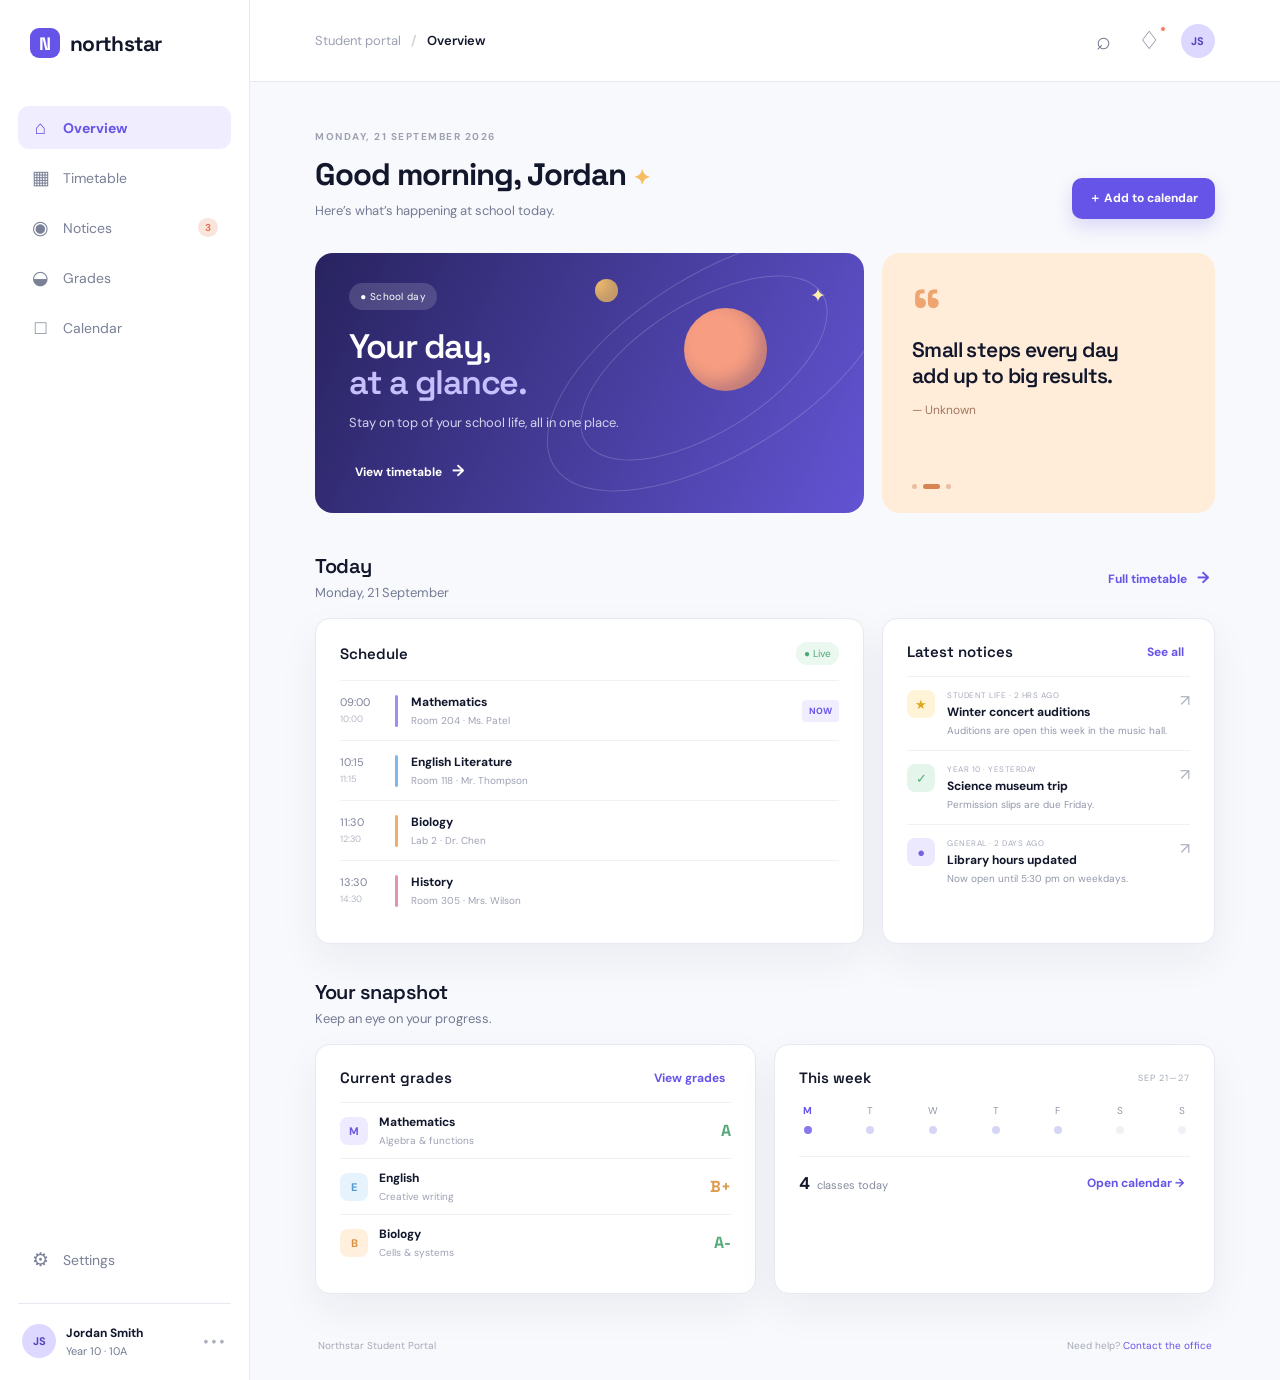
==== index.html @ 32ed57ea "Build Northstar student portal without attendance or homework sections." ====
<!doctype html>
<html lang="en">
<head>
  <meta charset="UTF-8" />
  <meta name="viewport" content="width=device-width, initial-scale=1.0" />
  <meta name="theme-color" content="#0b1020" />
  <title>Northstar | Student Portal</title>
  <link rel="preconnect" href="https://fonts.googleapis.com" />
  <link rel="preconnect" href="https://fonts.gstatic.com" crossorigin />
  <link href="https://fonts.googleapis.com/css2?family=DM+Sans:wght@400;500;600;700&family=Space+Grotesk:wght@500;600;700&display=swap" rel="stylesheet" />
  <link rel="stylesheet" href="styles.css" />
</head>
<body>
  <div class="app-shell">
    <aside class="sidebar" id="sidebar">
      <div class="brand"><span class="brand-mark">N</span><span>northstar</span></div>
      <nav class="nav" aria-label="Main navigation">
        <button class="nav-item active" data-section="Overview"><span class="icon">⌂</span>Overview</button>
        <button class="nav-item" data-section="Timetable"><span class="icon">▦</span>Timetable</button>
        <button class="nav-item" data-section="Notices"><span class="icon">◉</span>Notices <b class="nav-count">3</b></button>
        <button class="nav-item" data-section="Grades"><span class="icon">◒</span>Grades</button>
        <button class="nav-item" data-section="Calendar"><span class="icon">□</span>Calendar</button>
      </nav>
      <div class="sidebar-bottom">
        <button class="nav-item"><span class="icon">⚙</span>Settings</button>
        <div class="profile-mini"><div class="avatar avatar-purple">JS</div><div><strong>Jordan Smith</strong><small>Year 10 · 10A</small></div><span class="more">•••</span></div>
      </div>
    </aside>

    <main class="main-content">
      <header class="topbar">
        <button class="menu-button" id="menuButton" aria-label="Open menu">☰</button>
        <div class="breadcrumb"><span>Student portal</span><b>/</b><strong id="pageTitle">Overview</strong></div>
        <div class="top-actions"><button class="icon-button" title="Search">⌕</button><button class="icon-button notification" title="Notifications">♢<i></i></button><div class="avatar avatar-purple">JS</div></div>
      </header>

      <div class="content" id="content">
        <section class="welcome-row">
          <div><p class="eyebrow">MONDAY, 21 SEPTEMBER 2026</p><h1>Good morning, Jordan <span>✦</span></h1><p class="muted">Here’s what’s happening at school today.</p></div>
          <button class="primary-button" id="calendarButton">＋ Add to calendar</button>
        </section>

        <section class="hero-grid">
          <article class="hero-card">
            <div class="hero-copy"><span class="status-pill">● School day</span><h2>Your day,<br /><em>at a glance.</em></h2><p>Stay on top of your school life, all in one place.</p><button class="text-button" data-section="Timetable">View timetable <span>→</span></button></div>
            <div class="hero-orbit"><div class="orbit orbit-one"></div><div class="orbit orbit-two"></div><div class="planet planet-one"></div><div class="planet planet-two"></div><div class="spark">✦</div></div>
          </article>
          <article class="quote-card"><div class="quote-icon">“</div><blockquote>Small steps every day<br />add up to big results.</blockquote><p>— Unknown</p><div class="dots"><i></i><i class="selected"></i><i></i></div></article>
        </section>

        <section class="section-heading"><div><h2>Today</h2><p class="muted">Monday, 21 September</p></div><button class="link-button" data-section="Timetable">Full timetable <span>→</span></button></section>
        <section class="today-grid">
          <article class="panel schedule-panel"><div class="panel-top"><h3>Schedule</h3><span class="live-dot">● Live</span></div><div class="class current"><div class="time">09:00<br /><small>10:00</small></div><div class="class-line purple"></div><div class="class-info"><strong>Mathematics</strong><span>Room 204 · Ms. Patel</span></div><span class="class-badge">NOW</span></div><div class="class"><div class="time">10:15<br /><small>11:15</small></div><div class="class-line blue"></div><div class="class-info"><strong>English Literature</strong><span>Room 118 · Mr. Thompson</span></div></div><div class="class"><div class="time">11:30<br /><small>12:30</small></div><div class="class-line orange"></div><div class="class-info"><strong>Biology</strong><span>Lab 2 · Dr. Chen</span></div></div><div class="class"><div class="time">13:30<br /><small>14:30</small></div><div class="class-line pink"></div><div class="class-info"><strong>History</strong><span>Room 305 · Mrs. Wilson</span></div></div></article>
          <article class="panel notice-panel"><div class="panel-top"><h3>Latest notices</h3><button class="small-link" data-section="Notices">See all</button></div><div class="notice featured"><div class="notice-symbol yellow">★</div><div><span class="notice-label">STUDENT LIFE · 2 HRS AGO</span><strong>Winter concert auditions</strong><p>Auditions are open this week in the music hall.</p></div><span class="arrow">↗</span></div><div class="notice"><div class="notice-symbol green">✓</div><div><span class="notice-label">YEAR 10 · YESTERDAY</span><strong>Science museum trip</strong><p>Permission slips are due Friday.</p></div><span class="arrow">↗</span></div><div class="notice"><div class="notice-symbol purple">●</div><div><span class="notice-label">GENERAL · 2 DAYS AGO</span><strong>Library hours updated</strong><p>Now open until 5:30 pm on weekdays.</p></div><span class="arrow">↗</span></div></article>
        </section>

        <section class="section-heading lower-heading"><div><h2>Your snapshot</h2><p class="muted">Keep an eye on your progress.</p></div></section>
        <section class="snapshot-grid"><article class="panel progress-card"><div class="panel-top"><h3>Current grades</h3><button class="small-link" data-section="Grades">View grades</button></div><div class="grade-row"><div class="subject-icon purple-bg">M</div><div class="grade-detail"><strong>Mathematics</strong><span>Algebra &amp; functions</span></div><b class="grade excellent">A</b></div><div class="grade-row"><div class="subject-icon blue-bg">E</div><div class="grade-detail"><strong>English</strong><span>Creative writing</span></div><b class="grade good">B+</b></div><div class="grade-row"><div class="subject-icon orange-bg">B</div><div class="grade-detail"><strong>Biology</strong><span>Cells &amp; systems</span></div><b class="grade excellent">A-</b></div></article><article class="panel week-card"><div class="panel-top"><h3>This week</h3><span class="week-label">SEP 21—27</span></div><div class="week-days"><div><span>M</span><i class="today-dot"></i></div><div><span>T</span><i></i></div><div><span>W</span><i></i></div><div><span>T</span><i></i></div><div><span>F</span><i></i></div><div><span>S</span><i class="empty"></i></div><div><span>S</span><i class="empty"></i></div></div><div class="week-footer"><span><b>4</b> classes today</span><button class="small-link" data-section="Calendar">Open calendar →</button></div></article></section>
        <footer><span>Northstar Student Portal</span><span>Need help? <a href="mailto:office@northstar.school">Contact the office</a></span></footer>
      </div>
    </main>
  </div>
  <div class="toast" id="toast">Calendar action ready ✦</div>
  <script src="app.js"></script>
</body>
</html>
---- styles.css ----
:root{--ink:#12172b;--muted:#747b94;--line:#e7e9f1;--purple:#6654e8;--purple-dark:#5140ce;--soft-purple:#f0edff;--bg:#f8f9fc;--card:#fff;--shadow:0 16px 40px rgba(38,40,77,.06)}*{box-sizing:border-box}body{margin:0;color:var(--ink);background:var(--bg);font-family:'DM Sans',sans-serif}button{font:inherit;border:0;cursor:pointer;color:inherit}.app-shell{display:flex;min-height:100vh}.sidebar{width:250px;background:#fff;border-right:1px solid var(--line);padding:28px 18px 22px;display:flex;flex-direction:column;flex-shrink:0}.brand{display:flex;align-items:center;gap:10px;font-family:'Space Grotesk';font-weight:700;font-size:21px;letter-spacing:-.7px;padding:0 12px 48px}.brand-mark{display:grid;place-items:center;width:30px;height:30px;background:var(--purple);color:#fff;border-radius:9px;font-size:18px}.nav{display:grid;gap:7px}.nav-item{display:flex;align-items:center;gap:13px;background:transparent;color:#7a8096;padding:12px 13px;border-radius:11px;text-align:left;font-size:14px;width:100%;transition:.2s}.nav-item:hover{background:#f7f6ff;color:var(--purple)}.nav-item.active{background:var(--soft-purple);color:var(--purple);font-weight:700}.icon{font-size:19px;width:19px;text-align:center;line-height:1}.nav-count{margin-left:auto;background:#fae5dd;color:#e5724e;border-radius:20px;padding:3px 7px;font-size:10px}.sidebar-bottom{margin-top:auto}.sidebar-bottom>.nav-item{margin-bottom:22px}.profile-mini{display:flex;align-items:center;gap:10px;border-top:1px solid var(--line);padding:20px 4px 0}.profile-mini strong{display:block;font-size:12px}.profile-mini small{display:block;color:var(--muted);font-size:11px;margin-top:3px}.avatar{display:grid;place-items:center;border-radius:50%;font-size:11px;font-weight:700}.avatar-purple{width:34px;height:34px;background:#dcd8ff;color:#5141bc}.more{margin-left:auto;color:#aeb2c0;letter-spacing:2px}.main-content{flex:1;min-width:0}.topbar{height:82px;border-bottom:1px solid var(--line);background:#fff;display:flex;align-items:center;justify-content:space-between;padding:0 5.1vw}.breadcrumb{font-size:13px;color:#9da2b3}.breadcrumb b{padding:0 10px;color:#d2d4dc}.breadcrumb strong{color:var(--ink);font-weight:600}.top-actions{display:flex;gap:15px;align-items:center}.icon-button{font-size:25px;background:transparent;color:#767c91;position:relative}.notification i{position:absolute;width:6px;height:6px;background:#f17c61;border-radius:50%;right:0;top:3px;border:1px solid white}.content{max-width:1230px;margin:auto;padding:48px 5.1vw 28px}.welcome-row{display:flex;justify-content:space-between;align-items:flex-end;margin-bottom:34px}.eyebrow{font-size:10px;color:#9da2b3;letter-spacing:1.5px;font-weight:700;margin:0 0 11px}.welcome-row h1{font-family:'Space Grotesk';font-size:31px;letter-spacing:-1px;margin:0}.welcome-row h1 span{color:#f6be63;font-size:21px}.muted{color:var(--muted);font-size:13px;margin:8px 0 0}.primary-button{background:var(--purple);color:#fff;border-radius:10px;padding:12px 17px;font-size:12px;font-weight:700;box-shadow:0 8px 18px rgba(102,84,232,.2)}.primary-button:hover{background:var(--purple-dark);transform:translateY(-1px)}.hero-grid,.today-grid,.snapshot-grid{display:grid;grid-template-columns:1.65fr 1fr;gap:18px}.hero-card{height:260px;overflow:hidden;position:relative;border-radius:18px;padding:31px 34px;background:linear-gradient(115deg,#28235f,#6254d3);color:#fff}.status-pill{font-size:10px;background:rgba(255,255,255,.15);border-radius:20px;padding:7px 11px;letter-spacing:.3px}.status-pill:first-letter{color:#84e4a1}.hero-copy{position:relative;z-index:2}.hero-card h2{font:600 34px/1.06 'Space Grotesk';letter-spacing:-1.5px;margin:24px 0 11px}.hero-card h2 em{font-style:normal;color:#c6c0ff}.hero-card p{font-size:13px;color:#d4d2ed}.text-button,.link-button,.small-link{background:transparent;color:var(--purple);font-size:12px;font-weight:700}.hero-card .text-button{color:#fff;margin-top:15px}.text-button span,.link-button span{padding-left:7px;font-size:16px}.hero-orbit{position:absolute;width:370px;height:370px;right:-35px;top:-60px}.orbit{position:absolute;border:1px solid rgba(255,255,255,.18);border-radius:50%;transform:rotate(-32deg)}.orbit-one{width:280px;height:130px;top:110px;left:35px}.orbit-two{width:390px;height:180px;top:80px;left:-5px}.planet{position:absolute;border-radius:50%;box-shadow:inset -9px -8px 15px rgba(30,22,96,.25)}.planet-one{width:83px;height:83px;background:#f69d82;left:155px;top:115px}.planet-two{width:23px;height:23px;background:#f7c26d;left:66px;top:86px}.spark{position:absolute;color:#fff0ab;font-size:19px;right:73px;top:90px}.quote-card{background:#ffecd9;border-radius:18px;padding:29px 30px;position:relative}.quote-icon{font:700 58px/1 'Space Grotesk';color:#eea56f;height:37px}.quote-card blockquote{font:600 21px/1.25 'Space Grotesk';letter-spacing:-.6px;margin:18px 0 10px}.quote-card p{color:#a27761;font-size:12px}.dots{position:absolute;bottom:24px;display:flex;gap:6px}.dots i{width:5px;height:5px;border-radius:50%;background:#e9bfa0}.dots .selected{width:17px;border-radius:4px;background:#d78452}.section-heading{display:flex;align-items:center;justify-content:space-between;margin:40px 0 17px}.section-heading h2{font:600 20px 'Space Grotesk';margin:0;letter-spacing:-.5px}.section-heading .muted{margin-top:5px}.link-button{font-size:12px}.panel{background:var(--card);border:1px solid var(--line);border-radius:15px;padding:23px 24px;box-shadow:var(--shadow)}.panel-top{display:flex;justify-content:space-between;align-items:center;margin-bottom:15px}.panel h3{font:600 15px 'Space Grotesk';margin:0}.live-dot{color:#4aa976;font-size:10px;background:#eaf8ef;padding:5px 8px;border-radius:15px}.class{display:flex;align-items:center;min-height:60px;border-top:1px solid #f0f1f5;gap:13px}.class:first-of-type{border-top:0}.time{color:#7e8499;font-size:11px;line-height:1.5;width:42px}.time small{color:#b4b8c5}.class-line{width:3px;height:32px;border-radius:5px}.class-line.purple{background:#9b8ef5}.class-line.blue{background:#80b7ed}.class-line.orange{background:#f0ad6b}.class-line.pink{background:#e790af}.class-info{display:grid;gap:4px;flex:1}.class-info strong{font-size:12px}.class-info span{font-size:10px;color:#9da2b3}.class-badge{font-size:9px;color:var(--purple);background:var(--soft-purple);padding:5px 7px;border-radius:4px;font-weight:700}.notice{display:flex;gap:12px;align-items:flex-start;padding:13px 0;border-top:1px solid #f0f1f5}.notice:first-of-type{border-top:0;padding-top:0}.notice-symbol{width:28px;height:28px;display:grid;place-items:center;border-radius:8px;font-size:13px;flex-shrink:0}.yellow{background:#fff4d8;color:#e0a621}.green{background:#e4f6eb;color:#52af76}.purple{background:#ece9ff;color:#7564e0}.notice>div:nth-child(2){flex:1}.notice-label{font-size:8px;letter-spacing:.5px;color:#a6aabb;display:block;margin-bottom:4px}.notice strong{display:block;font-size:12px}.notice p{font-size:10px;color:#9298aa;margin:4px 0 0}.arrow{color:#adb1bf;font-size:16px}.lower-heading{margin-top:35px}.snapshot-grid{grid-template-columns:1fr 1fr}.grade-row{display:flex;align-items:center;gap:11px;padding:11px 0;border-top:1px solid #f0f1f5}.grade-row:first-of-type{border-top:0}.subject-icon{width:28px;height:28px;border-radius:8px;display:grid;place-items:center;font-size:11px;font-weight:700}.purple-bg{background:#eeeaff;color:#6957dc}.blue-bg{background:#e6f2fc;color:#5599d3}.orange-bg{background:#fff0de;color:#d99042}.grade-detail{display:grid;gap:4px;flex:1}.grade-detail strong{font-size:12px}.grade-detail span{font-size:10px;color:#9da2b3}.grade{font:700 16px 'Space Grotesk'}.excellent{color:#55a878}.good{color:#df9b4d}.week-label{font-size:9px;color:#a3a8b8;letter-spacing:1px}.week-days{display:flex;justify-content:space-between;margin:17px 4px 22px}.week-days div{display:grid;gap:9px;justify-items:center;font-size:10px;color:#9298aa}.week-days div:first-child span{color:var(--purple);font-weight:700}.week-days i{display:block;width:8px;height:8px;border-radius:50%;background:#8878ed}.week-days i:not(.today-dot){background:#d7d5f6}.week-days i.empty{background:#f0f1f5}.week-footer{border-top:1px solid #f0f1f5;padding-top:15px;display:flex;justify-content:space-between;align-items:center;font-size:11px;color:#858b9d}.week-footer b{color:var(--ink);font-size:17px;margin-right:4px}footer{display:flex;justify-content:space-between;color:#a5a9b7;font-size:10px;margin-top:45px;padding:0 3px}footer a{color:var(--purple);text-decoration:none}.menu-button{display:none;background:transparent;font-size:22px}.toast{position:fixed;bottom:25px;left:50%;transform:translate(-50%,20px);background:#17152f;color:#fff;padding:12px 17px;border-radius:9px;font-size:12px;opacity:0;transition:.25s;pointer-events:none}.toast.show{opacity:1;transform:translate(-50%,0)}@media(max-width:850px){.sidebar{position:fixed;z-index:5;left:-260px;height:100%;transition:.25s;box-shadow:10px 0 30px #2222}.sidebar.open{left:0}.menu-button{display:block}.topbar{padding:0 22px}.breadcrumb{margin-right:auto;margin-left:14px}.content{padding:35px 22px}.hero-grid,.today-grid,.snapshot-grid{grid-template-columns:1fr}.welcome-row{align-items:flex-start;gap:20px;flex-direction:column}.hero-card{height:275px}.hero-orbit{right:-80px}.section-heading{margin-top:30px}footer{margin-bottom:20px}}@media(max-width:480px){.welcome-row h1{font-size:26px}.top-actions .icon-button{display:none}.hero-card{padding:26px}.hero-card h2{font-size:30px}.quote-card{min-height:195px}.class-info span{font-size:9px}}
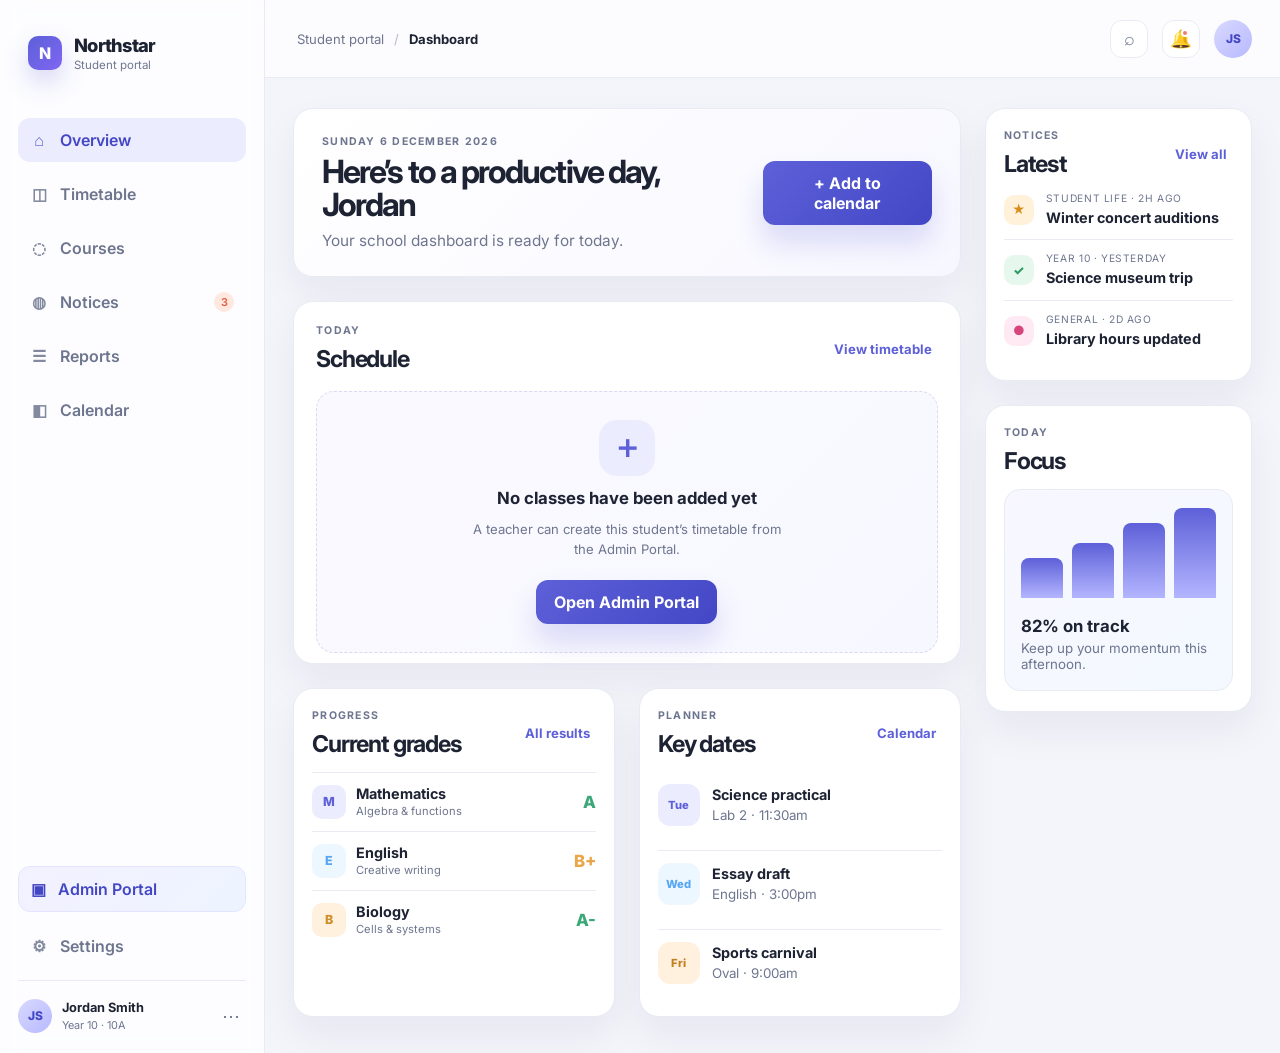
==== commit 7432bd85: "Ensure the live app uses the newer BetterSEQTA-style dashboard and admin portal implementation." ====
--- a/index.html
+++ b/index.html
@@ -1,66 +1,280 @@
 <!doctype html>
 <html lang="en">
-<head>
-  <meta charset="UTF-8" />
-  <meta name="viewport" content="width=device-width, initial-scale=1.0" />
-  <meta name="theme-color" content="#0b1020" />
-  <title>Northstar | Student Portal</title>
-  <link rel="preconnect" href="https://fonts.googleapis.com" />
-  <link rel="preconnect" href="https://fonts.gstatic.com" crossorigin />
-  <link href="https://fonts.googleapis.com/css2?family=DM+Sans:wght@400;500;600;700&family=Space+Grotesk:wght@500;600;700&display=swap" rel="stylesheet" />
-  <link rel="stylesheet" href="styles.css" />
-</head>
-<body>
-  <div class="app-shell">
-    <aside class="sidebar" id="sidebar">
-      <div class="brand"><span class="brand-mark">N</span><span>northstar</span></div>
-      <nav class="nav" aria-label="Main navigation">
-        <button class="nav-item active" data-section="Overview"><span class="icon">⌂</span>Overview</button>
-        <button class="nav-item" data-section="Timetable"><span class="icon">▦</span>Timetable</button>
-        <button class="nav-item" data-section="Notices"><span class="icon">◉</span>Notices <b class="nav-count">3</b></button>
-        <button class="nav-item" data-section="Grades"><span class="icon">◒</span>Grades</button>
-        <button class="nav-item" data-section="Calendar"><span class="icon">□</span>Calendar</button>
-      </nav>
-      <div class="sidebar-bottom">
-        <button class="nav-item"><span class="icon">⚙</span>Settings</button>
-        <div class="profile-mini"><div class="avatar avatar-purple">JS</div><div><strong>Jordan Smith</strong><small>Year 10 · 10A</small></div><span class="more">•••</span></div>
-      </div>
-    </aside>
-
-    <main class="main-content">
-      <header class="topbar">
-        <button class="menu-button" id="menuButton" aria-label="Open menu">☰</button>
-        <div class="breadcrumb"><span>Student portal</span><b>/</b><strong id="pageTitle">Overview</strong></div>
-        <div class="top-actions"><button class="icon-button" title="Search">⌕</button><button class="icon-button notification" title="Notifications">♢<i></i></button><div class="avatar avatar-purple">JS</div></div>
-      </header>
-
-      <div class="content" id="content">
-        <section class="welcome-row">
-          <div><p class="eyebrow">MONDAY, 21 SEPTEMBER 2026</p><h1>Good morning, Jordan <span>✦</span></h1><p class="muted">Here’s what’s happening at school today.</p></div>
-          <button class="primary-button" id="calendarButton">＋ Add to calendar</button>
-        </section>
-
-        <section class="hero-grid">
-          <article class="hero-card">
-            <div class="hero-copy"><span class="status-pill">● School day</span><h2>Your day,<br /><em>at a glance.</em></h2><p>Stay on top of your school life, all in one place.</p><button class="text-button" data-section="Timetable">View timetable <span>→</span></button></div>
-            <div class="hero-orbit"><div class="orbit orbit-one"></div><div class="orbit orbit-two"></div><div class="planet planet-one"></div><div class="planet planet-two"></div><div class="spark">✦</div></div>
-          </article>
-          <article class="quote-card"><div class="quote-icon">“</div><blockquote>Small steps every day<br />add up to big results.</blockquote><p>— Unknown</p><div class="dots"><i></i><i class="selected"></i><i></i></div></article>
-        </section>
-
-        <section class="section-heading"><div><h2>Today</h2><p class="muted">Monday, 21 September</p></div><button class="link-button" data-section="Timetable">Full timetable <span>→</span></button></section>
-        <section class="today-grid">
-          <article class="panel schedule-panel"><div class="panel-top"><h3>Schedule</h3><span class="live-dot">● Live</span></div><div class="class current"><div class="time">09:00<br /><small>10:00</small></div><div class="class-line purple"></div><div class="class-info"><strong>Mathematics</strong><span>Room 204 · Ms. Patel</span></div><span class="class-badge">NOW</span></div><div class="class"><div class="time">10:15<br /><small>11:15</small></div><div class="class-line blue"></div><div class="class-info"><strong>English Literature</strong><span>Room 118 · Mr. Thompson</span></div></div><div class="class"><div class="time">11:30<br /><small>12:30</small></div><div class="class-line orange"></div><div class="class-info"><strong>Biology</strong><span>Lab 2 · Dr. Chen</span></div></div><div class="class"><div class="time">13:30<br /><small>14:30</small></div><div class="class-line pink"></div><div class="class-info"><strong>History</strong><span>Room 305 · Mrs. Wilson</span></div></div></article>
-          <article class="panel notice-panel"><div class="panel-top"><h3>Latest notices</h3><button class="small-link" data-section="Notices">See all</button></div><div class="notice featured"><div class="notice-symbol yellow">★</div><div><span class="notice-label">STUDENT LIFE · 2 HRS AGO</span><strong>Winter concert auditions</strong><p>Auditions are open this week in the music hall.</p></div><span class="arrow">↗</span></div><div class="notice"><div class="notice-symbol green">✓</div><div><span class="notice-label">YEAR 10 · YESTERDAY</span><strong>Science museum trip</strong><p>Permission slips are due Friday.</p></div><span class="arrow">↗</span></div><div class="notice"><div class="notice-symbol purple">●</div><div><span class="notice-label">GENERAL · 2 DAYS AGO</span><strong>Library hours updated</strong><p>Now open until 5:30 pm on weekdays.</p></div><span class="arrow">↗</span></div></article>
-        </section>
-
-        <section class="section-heading lower-heading"><div><h2>Your snapshot</h2><p class="muted">Keep an eye on your progress.</p></div></section>
-        <section class="snapshot-grid"><article class="panel progress-card"><div class="panel-top"><h3>Current grades</h3><button class="small-link" data-section="Grades">View grades</button></div><div class="grade-row"><div class="subject-icon purple-bg">M</div><div class="grade-detail"><strong>Mathematics</strong><span>Algebra &amp; functions</span></div><b class="grade excellent">A</b></div><div class="grade-row"><div class="subject-icon blue-bg">E</div><div class="grade-detail"><strong>English</strong><span>Creative writing</span></div><b class="grade good">B+</b></div><div class="grade-row"><div class="subject-icon orange-bg">B</div><div class="grade-detail"><strong>Biology</strong><span>Cells &amp; systems</span></div><b class="grade excellent">A-</b></div></article><article class="panel week-card"><div class="panel-top"><h3>This week</h3><span class="week-label">SEP 21—27</span></div><div class="week-days"><div><span>M</span><i class="today-dot"></i></div><div><span>T</span><i></i></div><div><span>W</span><i></i></div><div><span>T</span><i></i></div><div><span>F</span><i></i></div><div><span>S</span><i class="empty"></i></div><div><span>S</span><i class="empty"></i></div></div><div class="week-footer"><span><b>4</b> classes today</span><button class="small-link" data-section="Calendar">Open calendar →</button></div></article></section>
-        <footer><span>Northstar Student Portal</span><span>Need help? <a href="mailto:office@northstar.school">Contact the office</a></span></footer>
-      </div>
-    </main>
-  </div>
-  <div class="toast" id="toast">Calendar action ready ✦</div>
-  <script src="app.js"></script>
-</body>
+  <head>
+    <meta charset="UTF-8" />
+    <meta name="viewport" content="width=device-width, initial-scale=1.0" />
+    <meta name="theme-color" content="#f4f5fb" />
+    <title>Northstar Student Portal</title>
+    <link rel="preconnect" href="https://fonts.googleapis.com" />
+    <link rel="preconnect" href="https://fonts.gstatic.com" crossorigin />
+    <link href="https://fonts.googleapis.com/css2?family=Inter:wght@400;500;600;700;800&display=swap" rel="stylesheet" />
+    <link rel="stylesheet" href="styles.css" />
+  </head>
+  <body>
+    <div class="portal-shell">
+      <aside class="sidebar">
+        <div class="app-brand">
+          <div class="brand-mark">N</div>
+          <div>
+            <div class="brand-name">Northstar</div>
+            <div class="brand-sub">Student portal</div>
+          </div>
+        </div>
+
+        <nav class="main-nav" aria-label="Main navigation">
+          <button class="nav-item active"><span class="nav-icon">⌂</span><span>Overview</span></button>
+          <button class="nav-item"><span class="nav-icon">◫</span><span>Timetable</span></button>
+          <button class="nav-item"><span class="nav-icon">◌</span><span>Courses</span></button>
+          <button class="nav-item"><span class="nav-icon">◍</span><span>Notices</span><span class="nav-badge">3</span></button>
+          <button class="nav-item"><span class="nav-icon">☰</span><span>Reports</span></button>
+          <button class="nav-item"><span class="nav-icon">◧</span><span>Calendar</span></button>
+        </nav>
+
+        <div class="sidebar-footer">
+          <button class="nav-item compact"><span class="nav-icon">⚙</span><span>Settings</span></button>
+          <div class="user-panel">
+            <div class="user-avatar">JS</div>
+            <div>
+              <strong>Jordan Smith</strong>
+              <small>Year 10 · 10A</small>
+            </div>
+            <button class="more-button" aria-label="More options">⋯</button>
+          </div>
+        </div>
+      </aside>
+
+      <main class="main-area">
+        <header class="topbar">
+          <div class="topbar-left">
+            <button class="mobile-menu" aria-label="Open menu">☰</button>
+            <div class="crumbs">
+              <span>Student portal</span>
+              <span class="divider">/</span>
+              <strong>Dashboard</strong>
+            </div>
+          </div>
+
+          <div class="topbar-right">
+            <button class="icon-button" aria-label="Search">⌕</button>
+            <button class="icon-button notification-button" aria-label="Notifications">
+              🔔
+              <span class="dot"></span>
+            </button>
+            <div class="mini-user">
+              <div class="mini-avatar">JS</div>
+            </div>
+          </div>
+        </header>
+
+        <div class="content-grid">
+          <div class="content-main">
+            <section class="welcome-card panel">
+              <div class="welcome-copy">
+                <p class="eyebrow" id="dateLabel">Monday, 21 September 2026</p>
+                <h1 id="greeting">Good morning, Jordan</h1>
+                <p class="subtitle">Your school dashboard is ready for today.</p>
+              </div>
+              <button class="primary-button">+ Add to calendar</button>
+            </section>
+
+            <section class="today-panel panel">
+              <div class="section-header">
+                <div>
+                  <p class="section-kicker">Today</p>
+                  <h2>Schedule</h2>
+                </div>
+                <button class="text-link">View timetable</button>
+              </div>
+
+              <div class="class-list">
+                <div class="lesson active">
+                  <div class="lesson-time">
+                    <span>9:00</span>
+                    <small>10:00</small>
+                  </div>
+                  <div class="lesson-bar purple"></div>
+                  <div class="lesson-details">
+                    <strong>Mathematics</strong>
+                    <span>Room 204 · Ms. Patel</span>
+                  </div>
+                  <div class="pill current">Now</div>
+                </div>
+
+                <div class="lesson">
+                  <div class="lesson-time">
+                    <span>10:15</span>
+                    <small>11:15</small>
+                  </div>
+                  <div class="lesson-bar blue"></div>
+                  <div class="lesson-details">
+                    <strong>English</strong>
+                    <span>Room 118 · Mr. Thompson</span>
+                  </div>
+                </div>
+
+                <div class="lesson">
+                  <div class="lesson-time">
+                    <span>11:30</span>
+                    <small>12:30</small>
+                  </div>
+                  <div class="lesson-bar orange"></div>
+                  <div class="lesson-details">
+                    <strong>Biology</strong>
+                    <span>Lab 2 · Dr. Chen</span>
+                  </div>
+                </div>
+
+                <div class="lesson">
+                  <div class="lesson-time">
+                    <span>13:30</span>
+                    <small>14:30</small>
+                  </div>
+                  <div class="lesson-bar pink"></div>
+                  <div class="lesson-details">
+                    <strong>History</strong>
+                    <span>Room 305 · Mrs. Wilson</span>
+                  </div>
+                </div>
+              </div>
+            </section>
+
+            <section class="insights-grid">
+              <article class="panel metric-card">
+                <div class="section-header compact">
+                  <div>
+                    <p class="section-kicker">Progress</p>
+                    <h2>Current grades</h2>
+                  </div>
+                  <button class="text-link">All results</button>
+                </div>
+
+                <div class="grade-row">
+                  <div class="grade-icon purple">M</div>
+                  <div class="grade-info">
+                    <strong>Mathematics</strong>
+                    <span>Algebra & functions</span>
+                  </div>
+                  <span class="grade-value green">A</span>
+                </div>
+
+                <div class="grade-row">
+                  <div class="grade-icon blue">E</div>
+                  <div class="grade-info">
+                    <strong>English</strong>
+                    <span>Creative writing</span>
+                  </div>
+                  <span class="grade-value amber">B+</span>
+                </div>
+
+                <div class="grade-row">
+                  <div class="grade-icon orange">B</div>
+                  <div class="grade-info">
+                    <strong>Biology</strong>
+                    <span>Cells & systems</span>
+                  </div>
+                  <span class="grade-value green">A-</span>
+                </div>
+              </article>
+
+              <article class="panel metric-card">
+                <div class="section-header compact">
+                  <div>
+                    <p class="section-kicker">Planner</p>
+                    <h2>Key dates</h2>
+                  </div>
+                  <button class="text-link">Calendar</button>
+                </div>
+
+                <div class="date-stack">
+                  <div class="date-item">
+                    <span class="date-tag purple">Tue</span>
+                    <div>
+                      <strong>Science practical</strong>
+                      <small>Lab 2 · 11:30am</small>
+                    </div>
+                  </div>
+
+                  <div class="date-item">
+                    <span class="date-tag blue">Wed</span>
+                    <div>
+                      <strong>Essay draft</strong>
+                      <small>English · 3:00pm</small>
+                    </div>
+                  </div>
+
+                  <div class="date-item">
+                    <span class="date-tag orange">Fri</span>
+                    <div>
+                      <strong>Sports carnival</strong>
+                      <small>Oval · 9:00am</small>
+                    </div>
+                  </div>
+                </div>
+              </article>
+            </section>
+          </div>
+
+          <aside class="content-side">
+            <section class="panel message-card">
+              <div class="section-header compact">
+                <div>
+                  <p class="section-kicker">Notices</p>
+                  <h2>Latest</h2>
+                </div>
+                <button class="text-link">View all</button>
+              </div>
+
+              <div class="notice-item featured">
+                <div class="notice-icon yellow">★</div>
+                <div>
+                  <small>Student life · 2h ago</small>
+                  <strong>Winter concert auditions</strong>
+                </div>
+              </div>
+
+              <div class="notice-item">
+                <div class="notice-icon green">✓</div>
+                <div>
+                  <small>Year 10 · Yesterday</small>
+                  <strong>Science museum trip</strong>
+                </div>
+              </div>
+
+              <div class="notice-item">
+                <div class="notice-icon pink">●</div>
+                <div>
+                  <small>General · 2d ago</small>
+                  <strong>Library hours updated</strong>
+                </div>
+              </div>
+            </section>
+
+            <section class="panel focus-card">
+              <div class="section-header compact">
+                <div>
+                  <p class="section-kicker">Today</p>
+                  <h2>Focus</h2>
+                </div>
+              </div>
+
+              <div class="focus-box">
+                <div class="focus-graph">
+                  <span class="bar a"></span>
+                  <span class="bar b"></span>
+                  <span class="bar c"></span>
+                  <span class="bar d"></span>
+                </div>
+                <div class="focus-copy">
+                  <strong>82% on track</strong>
+                  <small>Keep up your momentum this afternoon.</small>
+                </div>
+              </div>
+            </section>
+          </aside>
+        </div>
+      </main>
+    </div>
+
+    <script src="app.js"></script>
+  </body>
 </html>
--- a/styles.css
+++ b/styles.css
@@ -1 +1,890 @@
-:root{--ink:#12172b;--muted:#747b94;--line:#e7e9f1;--purple:#6654e8;--purple-dark:#5140ce;--soft-purple:#f0edff;--bg:#f8f9fc;--card:#fff;--shadow:0 16px 40px rgba(38,40,77,.06)}*{box-sizing:border-box}body{margin:0;color:var(--ink);background:var(--bg);font-family:'DM Sans',sans-serif}button{font:inherit;border:0;cursor:pointer;color:inherit}.app-shell{display:flex;min-height:100vh}.sidebar{width:250px;background:#fff;border-right:1px solid var(--line);padding:28px 18px 22px;display:flex;flex-direction:column;flex-shrink:0}.brand{display:flex;align-items:center;gap:10px;font-family:'Space Grotesk';font-weight:700;font-size:21px;letter-spacing:-.7px;padding:0 12px 48px}.brand-mark{display:grid;place-items:center;width:30px;height:30px;background:var(--purple);color:#fff;border-radius:9px;font-size:18px}.nav{display:grid;gap:7px}.nav-item{display:flex;align-items:center;gap:13px;background:transparent;color:#7a8096;padding:12px 13px;border-radius:11px;text-align:left;font-size:14px;width:100%;transition:.2s}.nav-item:hover{background:#f7f6ff;color:var(--purple)}.nav-item.active{background:var(--soft-purple);color:var(--purple);font-weight:700}.icon{font-size:19px;width:19px;text-align:center;line-height:1}.nav-count{margin-left:auto;background:#fae5dd;color:#e5724e;border-radius:20px;padding:3px 7px;font-size:10px}.sidebar-bottom{margin-top:auto}.sidebar-bottom>.nav-item{margin-bottom:22px}.profile-mini{display:flex;align-items:center;gap:10px;border-top:1px solid var(--line);padding:20px 4px 0}.profile-mini strong{display:block;font-size:12px}.profile-mini small{display:block;color:var(--muted);font-size:11px;margin-top:3px}.avatar{display:grid;place-items:center;border-radius:50%;font-size:11px;font-weight:700}.avatar-purple{width:34px;height:34px;background:#dcd8ff;color:#5141bc}.more{margin-left:auto;color:#aeb2c0;letter-spacing:2px}.main-content{flex:1;min-width:0}.topbar{height:82px;border-bottom:1px solid var(--line);background:#fff;display:flex;align-items:center;justify-content:space-between;padding:0 5.1vw}.breadcrumb{font-size:13px;color:#9da2b3}.breadcrumb b{padding:0 10px;color:#d2d4dc}.breadcrumb strong{color:var(--ink);font-weight:600}.top-actions{display:flex;gap:15px;align-items:center}.icon-button{font-size:25px;background:transparent;color:#767c91;position:relative}.notification i{position:absolute;width:6px;height:6px;background:#f17c61;border-radius:50%;right:0;top:3px;border:1px solid white}.content{max-width:1230px;margin:auto;padding:48px 5.1vw 28px}.welcome-row{display:flex;justify-content:space-between;align-items:flex-end;margin-bottom:34px}.eyebrow{font-size:10px;color:#9da2b3;letter-spacing:1.5px;font-weight:700;margin:0 0 11px}.welcome-row h1{font-family:'Space Grotesk';font-size:31px;letter-spacing:-1px;margin:0}.welcome-row h1 span{color:#f6be63;font-size:21px}.muted{color:var(--muted);font-size:13px;margin:8px 0 0}.primary-button{background:var(--purple);color:#fff;border-radius:10px;padding:12px 17px;font-size:12px;font-weight:700;box-shadow:0 8px 18px rgba(102,84,232,.2)}.primary-button:hover{background:var(--purple-dark);transform:translateY(-1px)}.hero-grid,.today-grid,.snapshot-grid{display:grid;grid-template-columns:1.65fr 1fr;gap:18px}.hero-card{height:260px;overflow:hidden;position:relative;border-radius:18px;padding:31px 34px;background:linear-gradient(115deg,#28235f,#6254d3);color:#fff}.status-pill{font-size:10px;background:rgba(255,255,255,.15);border-radius:20px;padding:7px 11px;letter-spacing:.3px}.status-pill:first-letter{color:#84e4a1}.hero-copy{position:relative;z-index:2}.hero-card h2{font:600 34px/1.06 'Space Grotesk';letter-spacing:-1.5px;margin:24px 0 11px}.hero-card h2 em{font-style:normal;color:#c6c0ff}.hero-card p{font-size:13px;color:#d4d2ed}.text-button,.link-button,.small-link{background:transparent;color:var(--purple);font-size:12px;font-weight:700}.hero-card .text-button{color:#fff;margin-top:15px}.text-button span,.link-button span{padding-left:7px;font-size:16px}.hero-orbit{position:absolute;width:370px;height:370px;right:-35px;top:-60px}.orbit{position:absolute;border:1px solid rgba(255,255,255,.18);border-radius:50%;transform:rotate(-32deg)}.orbit-one{width:280px;height:130px;top:110px;left:35px}.orbit-two{width:390px;height:180px;top:80px;left:-5px}.planet{position:absolute;border-radius:50%;box-shadow:inset -9px -8px 15px rgba(30,22,96,.25)}.planet-one{width:83px;height:83px;background:#f69d82;left:155px;top:115px}.planet-two{width:23px;height:23px;background:#f7c26d;left:66px;top:86px}.spark{position:absolute;color:#fff0ab;font-size:19px;right:73px;top:90px}.quote-card{background:#ffecd9;border-radius:18px;padding:29px 30px;position:relative}.quote-icon{font:700 58px/1 'Space Grotesk';color:#eea56f;height:37px}.quote-card blockquote{font:600 21px/1.25 'Space Grotesk';letter-spacing:-.6px;margin:18px 0 10px}.quote-card p{color:#a27761;font-size:12px}.dots{position:absolute;bottom:24px;display:flex;gap:6px}.dots i{width:5px;height:5px;border-radius:50%;background:#e9bfa0}.dots .selected{width:17px;border-radius:4px;background:#d78452}.section-heading{display:flex;align-items:center;justify-content:space-between;margin:40px 0 17px}.section-heading h2{font:600 20px 'Space Grotesk';margin:0;letter-spacing:-.5px}.section-heading .muted{margin-top:5px}.link-button{font-size:12px}.panel{background:var(--card);border:1px solid var(--line);border-radius:15px;padding:23px 24px;box-shadow:var(--shadow)}.panel-top{display:flex;justify-content:space-between;align-items:center;margin-bottom:15px}.panel h3{font:600 15px 'Space Grotesk';margin:0}.live-dot{color:#4aa976;font-size:10px;background:#eaf8ef;padding:5px 8px;border-radius:15px}.class{display:flex;align-items:center;min-height:60px;border-top:1px solid #f0f1f5;gap:13px}.class:first-of-type{border-top:0}.time{color:#7e8499;font-size:11px;line-height:1.5;width:42px}.time small{color:#b4b8c5}.class-line{width:3px;height:32px;border-radius:5px}.class-line.purple{background:#9b8ef5}.class-line.blue{background:#80b7ed}.class-line.orange{background:#f0ad6b}.class-line.pink{background:#e790af}.class-info{display:grid;gap:4px;flex:1}.class-info strong{font-size:12px}.class-info span{font-size:10px;color:#9da2b3}.class-badge{font-size:9px;color:var(--purple);background:var(--soft-purple);padding:5px 7px;border-radius:4px;font-weight:700}.notice{display:flex;gap:12px;align-items:flex-start;padding:13px 0;border-top:1px solid #f0f1f5}.notice:first-of-type{border-top:0;padding-top:0}.notice-symbol{width:28px;height:28px;display:grid;place-items:center;border-radius:8px;font-size:13px;flex-shrink:0}.yellow{background:#fff4d8;color:#e0a621}.green{background:#e4f6eb;color:#52af76}.purple{background:#ece9ff;color:#7564e0}.notice>div:nth-child(2){flex:1}.notice-label{font-size:8px;letter-spacing:.5px;color:#a6aabb;display:block;margin-bottom:4px}.notice strong{display:block;font-size:12px}.notice p{font-size:10px;color:#9298aa;margin:4px 0 0}.arrow{color:#adb1bf;font-size:16px}.lower-heading{margin-top:35px}.snapshot-grid{grid-template-columns:1fr 1fr}.grade-row{display:flex;align-items:center;gap:11px;padding:11px 0;border-top:1px solid #f0f1f5}.grade-row:first-of-type{border-top:0}.subject-icon{width:28px;height:28px;border-radius:8px;display:grid;place-items:center;font-size:11px;font-weight:700}.purple-bg{background:#eeeaff;color:#6957dc}.blue-bg{background:#e6f2fc;color:#5599d3}.orange-bg{background:#fff0de;color:#d99042}.grade-detail{display:grid;gap:4px;flex:1}.grade-detail strong{font-size:12px}.grade-detail span{font-size:10px;color:#9da2b3}.grade{font:700 16px 'Space Grotesk'}.excellent{color:#55a878}.good{color:#df9b4d}.week-label{font-size:9px;color:#a3a8b8;letter-spacing:1px}.week-days{display:flex;justify-content:space-between;margin:17px 4px 22px}.week-days div{display:grid;gap:9px;justify-items:center;font-size:10px;color:#9298aa}.week-days div:first-child span{color:var(--purple);font-weight:700}.week-days i{display:block;width:8px;height:8px;border-radius:50%;background:#8878ed}.week-days i:not(.today-dot){background:#d7d5f6}.week-days i.empty{background:#f0f1f5}.week-footer{border-top:1px solid #f0f1f5;padding-top:15px;display:flex;justify-content:space-between;align-items:center;font-size:11px;color:#858b9d}.week-footer b{color:var(--ink);font-size:17px;margin-right:4px}footer{display:flex;justify-content:space-between;color:#a5a9b7;font-size:10px;margin-top:45px;padding:0 3px}footer a{color:var(--purple);text-decoration:none}.menu-button{display:none;background:transparent;font-size:22px}.toast{position:fixed;bottom:25px;left:50%;transform:translate(-50%,20px);background:#17152f;color:#fff;padding:12px 17px;border-radius:9px;font-size:12px;opacity:0;transition:.25s;pointer-events:none}.toast.show{opacity:1;transform:translate(-50%,0)}@media(max-width:850px){.sidebar{position:fixed;z-index:5;left:-260px;height:100%;transition:.25s;box-shadow:10px 0 30px #2222}.sidebar.open{left:0}.menu-button{display:block}.topbar{padding:0 22px}.breadcrumb{margin-right:auto;margin-left:14px}.content{padding:35px 22px}.hero-grid,.today-grid,.snapshot-grid{grid-template-columns:1fr}.welcome-row{align-items:flex-start;gap:20px;flex-direction:column}.hero-card{height:275px}.hero-orbit{right:-80px}.section-heading{margin-top:30px}footer{margin-bottom:20px}}@media(max-width:480px){.welcome-row h1{font-size:26px}.top-actions .icon-button{display:none}.hero-card{padding:26px}.hero-card h2{font-size:30px}.quote-card{min-height:195px}.class-info span{font-size:9px}}
+:root {
+  --bg: #f4f5fb;
+  --panel: #ffffff;
+  --panel-strong: #f6f7ff;
+  --line: #e8ebf3;
+  --text: #1d2333;
+  --muted: #6e768f;
+  --purple: #5d60d8;
+  --purple-deep: #4347c5;
+  --purple-soft: #ececff;
+  --blue: #57a5f3;
+  --blue-soft: #edf7ff;
+  --green: #3ca878;
+  --green-soft: #eaf9f0;
+  --amber: #e9a74a;
+  --amber-soft: #fff1dd;
+  --red: #f07d71;
+  --pink: #ec82ad;
+  --pink-soft: #ffeaf4;
+  --shadow: 0 18px 40px rgba(18, 23, 43, 0.06);
+}
+
+* {
+  box-sizing: border-box;
+}
+
+html, body {
+  margin: 0;
+  min-height: 100%;
+  background: var(--bg);
+  color: var(--text);
+  font-family: 'Inter', sans-serif;
+}
+
+body {
+  min-height: 100vh;
+}
+
+button {
+  font: inherit;
+  border: none;
+  background: none;
+  cursor: pointer;
+  color: inherit;
+}
+
+.portal-shell {
+  display: flex;
+  min-height: 100vh;
+  width: 100%;
+}
+
+.sidebar {
+  width: 265px;
+  background: rgba(255, 255, 255, 0.82);
+  border-right: 1px solid var(--line);
+  padding: 28px 18px 20px;
+  display: flex;
+  flex-direction: column;
+  backdrop-filter: blur(10px);
+}
+
+.app-brand {
+  display: flex;
+  align-items: center;
+  gap: 12px;
+  margin-bottom: 28px;
+  padding: 6px 10px 18px;
+}
+
+.brand-mark {
+  width: 34px;
+  height: 34px;
+  border-radius: 10px;
+  background: linear-gradient(135deg, var(--purple), #7f66f3);
+  display: grid;
+  place-items: center;
+  color: white;
+  font-weight: 800;
+  box-shadow: 0 12px 25px rgba(93, 96, 216, 0.25);
+}
+
+.brand-name {
+  font-size: 1.15rem;
+  font-weight: 800;
+  letter-spacing: -0.04em;
+}
+
+.brand-sub {
+  font-size: 0.72rem;
+  color: var(--muted);
+  margin-top: 2px;
+}
+
+.main-nav {
+  display: flex;
+  flex-direction: column;
+  gap: 10px;
+}
+
+.nav-item,
+.admin-nav-button {
+  width: 100%;
+  display: flex;
+  align-items: center;
+  gap: 12px;
+  padding: 12px 12px;
+  border-radius: 12px;
+  color: var(--muted);
+  font-weight: 600;
+  transition: 0.18s ease;
+  position: relative;
+}
+
+.nav-item:hover,
+.admin-nav-button:hover {
+  background: #f5f6ff;
+  color: var(--purple-deep);
+}
+
+.nav-item.active {
+  background: var(--purple-soft);
+  color: var(--purple-deep);
+}
+
+.nav-icon {
+  width: 18px;
+  text-align: center;
+  opacity: 0.85;
+}
+
+.nav-badge {
+  margin-left: auto;
+  min-width: 20px;
+  height: 20px;
+  border-radius: 999px;
+  background: #ffe8df;
+  color: #e15d3d;
+  font-size: 0.68rem;
+  display: grid;
+  place-items: center;
+  padding: 0 6px;
+}
+
+.sidebar-footer {
+  margin-top: auto;
+}
+
+.nav-item.compact {
+  margin-bottom: 12px;
+}
+
+.admin-nav-button {
+  margin-bottom: 12px;
+  background: linear-gradient(135deg, #f3f1ff, #edf4ff);
+  color: var(--purple-deep);
+  border: 1px solid #e3e4ff;
+}
+
+.user-panel {
+  display: flex;
+  align-items: center;
+  gap: 10px;
+  border-top: 1px solid var(--line);
+  padding-top: 18px;
+}
+
+.user-avatar,
+.mini-avatar {
+  width: 34px;
+  height: 34px;
+  border-radius: 50%;
+  background: linear-gradient(135deg, #d9d9ff, #b7b9ff);
+  display: grid;
+  place-items: center;
+  color: var(--purple-deep);
+  font-weight: 800;
+  font-size: 0.75rem;
+}
+
+.user-panel strong {
+  display: block;
+  font-size: 0.8rem;
+}
+
+.user-panel small {
+  display: block;
+  color: var(--muted);
+  margin-top: 3px;
+  font-size: 0.68rem;
+}
+
+.more-button {
+  margin-left: auto;
+  font-size: 1.1rem;
+  color: var(--muted);
+}
+
+.main-area {
+  flex: 1;
+  min-width: 0;
+  background: var(--bg);
+}
+
+.topbar {
+  height: 78px;
+  border-bottom: 1px solid var(--line);
+  background: rgba(255, 255, 255, 0.7);
+  backdrop-filter: blur(8px);
+  display: flex;
+  align-items: center;
+  justify-content: space-between;
+  padding: 0 28px 0 32px;
+}
+
+.topbar-left {
+  display: flex;
+  align-items: center;
+  gap: 18px;
+}
+
+.mobile-menu {
+  display: none;
+  font-size: 1.4rem;
+  width: 38px;
+  height: 38px;
+  border-radius: 10px;
+  background: var(--panel);
+  box-shadow: var(--shadow);
+}
+
+.crumbs {
+  display: flex;
+  align-items: center;
+  gap: 10px;
+  color: var(--muted);
+  font-size: 0.82rem;
+}
+
+.crumbs strong {
+  color: var(--text);
+}
+
+.divider {
+  opacity: 0.5;
+}
+
+.topbar-right {
+  display: flex;
+  align-items: center;
+  gap: 14px;
+}
+
+.icon-button {
+  width: 38px;
+  height: 38px;
+  border-radius: 12px;
+  background: var(--panel);
+  border: 1px solid var(--line);
+  display: grid;
+  place-items: center;
+  font-size: 1.1rem;
+  color: var(--muted);
+  position: relative;
+}
+
+.notification-button .dot {
+  position: absolute;
+  top: 8px;
+  right: 10px;
+  width: 8px;
+  height: 8px;
+  border-radius: 50%;
+  background: var(--red);
+  border: 2px solid white;
+}
+
+.mini-avatar {
+  width: 38px;
+  height: 38px;
+}
+
+.content-grid {
+  max-width: 1270px;
+  padding: 30px 28px 36px;
+  display: grid;
+  grid-template-columns: minmax(0, 2.25fr) minmax(260px, 0.9fr);
+  gap: 24px;
+}
+
+.content-main {
+  display: flex;
+  flex-direction: column;
+  gap: 24px;
+}
+
+.panel {
+  background: var(--panel);
+  border: 1px solid var(--line);
+  border-radius: 20px;
+  box-shadow: var(--shadow);
+}
+
+.welcome-card {
+  padding: 26px 28px;
+  display: flex;
+  align-items: center;
+  justify-content: space-between;
+  gap: 18px;
+  background: linear-gradient(135deg, #ffffff 0%, #f7f7ff 100%);
+}
+
+.eyebrow,
+.section-kicker {
+  margin: 0 0 8px;
+  color: var(--muted);
+  text-transform: uppercase;
+  letter-spacing: 0.12em;
+  font-size: 0.66rem;
+  font-weight: 700;
+}
+
+.welcome-card h1 {
+  margin: 0;
+  font-size: clamp(2rem, 2vw, 2.7rem);
+  letter-spacing: -0.06em;
+  line-height: 1.02;
+}
+
+.subtitle {
+  margin: 10px 0 0;
+  color: var(--muted);
+  font-size: 0.96rem;
+}
+
+.primary-button,
+.secondary-button,
+.empty-admin-button {
+  padding: 12px 18px;
+  border-radius: 12px;
+  font-weight: 700;
+}
+
+.primary-button,
+.empty-admin-button {
+  background: linear-gradient(135deg, var(--purple), var(--purple-deep));
+  color: white;
+  box-shadow: 0 18px 28px rgba(93, 96, 216, 0.2);
+}
+
+.secondary-button {
+  background: #f0f1fb;
+  color: var(--text);
+  border: 1px solid var(--line);
+}
+
+.today-panel {
+  padding: 22px 22px 10px;
+}
+
+.section-header {
+  display: flex;
+  justify-content: space-between;
+  align-items: center;
+  margin-bottom: 18px;
+}
+
+.section-header h2 {
+  margin: 0;
+  font-size: 1.45rem;
+  letter-spacing: -0.05em;
+}
+
+.text-link {
+  color: var(--purple);
+  font-weight: 700;
+  font-size: 0.82rem;
+}
+
+.class-list {
+  display: flex;
+  flex-direction: column;
+  gap: 10px;
+}
+
+.lesson {
+  display: grid;
+  grid-template-columns: 80px 6px minmax(0, 1fr) auto;
+  align-items: center;
+  gap: 14px;
+  background: #fafbff;
+  border: 1px solid var(--line);
+  border-radius: 16px;
+  padding: 14px 16px;
+}
+
+.lesson.active {
+  background: linear-gradient(135deg, #f7f4ff 0%, #f3f5ff 100%);
+  border-color: #dfe1ff;
+}
+
+.lesson-time {
+  display: grid;
+  font-weight: 700;
+  font-size: 0.8rem;
+  letter-spacing: -0.02em;
+}
+
+.lesson-time small {
+  color: var(--muted);
+  font-weight: 600;
+}
+
+.lesson-bar {
+  width: 100%;
+  height: 42px;
+  border-radius: 8px;
+}
+
+.lesson-bar.purple { background: linear-gradient(180deg, rgba(93,96,216,1), rgba(154,150,255,1)); }
+.lesson-bar.blue { background: linear-gradient(180deg, rgba(87,165,243,1), rgba(129,194,255,1)); }
+.lesson-bar.orange { background: linear-gradient(180deg, rgba(233,167,74,1), rgba(244,194,121,1)); }
+.lesson-bar.pink { background: linear-gradient(180deg, rgba(236,130,173,1), rgba(245,170,203,1)); }
+
+.lesson-details {
+  display: flex;
+  flex-direction: column;
+  gap: 4px;
+}
+
+.lesson-details strong {
+  font-size: 0.97rem;
+}
+
+.lesson-details span {
+  color: var(--muted);
+  font-size: 0.75rem;
+}
+
+.pill {
+  display: inline-flex;
+  align-items: center;
+  justify-content: center;
+  white-space: nowrap;
+  padding: 7px 10px;
+  border-radius: 999px;
+  background: var(--purple-soft);
+  color: var(--purple);
+  font-size: 0.68rem;
+  font-weight: 700;
+}
+
+.insights-grid {
+  display: grid;
+  grid-template-columns: repeat(2, minmax(0, 1fr));
+  gap: 24px;
+}
+
+.metric-card {
+  padding: 20px 18px;
+}
+
+.section-header.compact {
+  margin-bottom: 14px;
+}
+
+.grade-row {
+  display: grid;
+  grid-template-columns: 34px minmax(0, 1fr) auto;
+  gap: 10px;
+  align-items: center;
+  padding: 12px 0;
+  border-top: 1px solid var(--line);
+}
+
+.grade-row:first-of-type {
+  border-top: none;
+}
+
+.grade-icon {
+  width: 34px;
+  height: 34px;
+  display: grid;
+  place-items: center;
+  border-radius: 10px;
+  font-size: 0.78rem;
+  font-weight: 800;
+}
+
+.grade-icon.purple { background: var(--purple-soft); color: var(--purple); }
+.grade-icon.blue { background: var(--blue-soft); color: var(--blue); }
+.grade-icon.orange { background: var(--amber-soft); color: #cd8e28; }
+
+.grade-info {
+  display: flex;
+  flex-direction: column;
+  gap: 2px;
+}
+
+.grade-info strong {
+  font-size: 0.9rem;
+}
+
+.grade-info span {
+  color: var(--muted);
+  font-size: 0.7rem;
+}
+
+.grade-value {
+  font-size: 1.05rem;
+  font-weight: 800;
+}
+
+.grade-value.green { color: var(--green); }
+.grade-value.amber { color: var(--amber); }
+
+.date-stack {
+  display: flex;
+  flex-direction: column;
+  gap: 12px;
+}
+
+.date-item {
+  display: flex;
+  align-items: center;
+  gap: 12px;
+  padding: 12px 0;
+  border-top: 1px solid var(--line);
+}
+
+.date-item:first-child {
+  border-top: none;
+}
+
+.date-tag {
+  width: 42px;
+  height: 42px;
+  border-radius: 12px;
+  display: grid;
+  place-items: center;
+  font-size: 0.7rem;
+  font-weight: 800;
+}
+
+.date-tag.purple { background: var(--purple-soft); color: var(--purple); }
+.date-tag.blue { background: var(--blue-soft); color: var(--blue); }
+.date-tag.orange { background: var(--amber-soft); color: #c57e1f; }
+
+.date-item div {
+  display: flex;
+  flex-direction: column;
+  gap: 4px;
+}
+
+.date-item strong {
+  font-size: 0.9rem;
+}
+
+.date-item small {
+  color: var(--muted);
+}
+
+.content-side {
+  display: flex;
+  flex-direction: column;
+  gap: 24px;
+}
+
+.message-card,
+.focus-card {
+  padding: 20px 18px;
+}
+
+.notice-item {
+  display: flex;
+  align-items: center;
+  gap: 12px;
+  padding: 12px 0;
+  border-top: 1px solid var(--line);
+}
+
+.notice-item.featured {
+  border-top: none;
+  padding-top: 0;
+}
+
+.notice-icon {
+  width: 30px;
+  height: 30px;
+  display: grid;
+  place-items: center;
+  border-radius: 10px;
+  font-size: 0.8rem;
+  font-weight: 800;
+}
+
+.notice-icon.yellow { background: #fff1da; color: #d98d1d; }
+.notice-icon.green { background: #e6f8ee; color: #2f9960; }
+.notice-icon.pink { background: var(--pink-soft); color: #d7457d; }
+
+.notice-item div:last-child {
+  display: flex;
+  flex-direction: column;
+  gap: 4px;
+}
+
+.notice-item small {
+  color: var(--muted);
+  font-size: 0.64rem;
+  letter-spacing: 0.06em;
+  text-transform: uppercase;
+}
+
+.notice-item strong {
+  line-height: 1.35;
+  font-size: 0.9rem;
+}
+
+.focus-box {
+  background: linear-gradient(135deg, #f8f7ff 0%, #f3f9ff 100%);
+  border-radius: 16px;
+  padding: 18px 16px;
+  border: 1px solid var(--line);
+}
+
+.focus-graph {
+  height: 90px;
+  display: flex;
+  align-items: end;
+  gap: 9px;
+  margin-bottom: 18px;
+}
+
+.bar {
+  flex: 1;
+  border-radius: 8px 8px 0 0;
+  background: linear-gradient(180deg, var(--purple), #b4b5ff);
+}
+
+.bar.a { height: 45%; }
+.bar.b { height: 62%; }
+.bar.c { height: 84%; }
+.bar.d { height: 100%; }
+
+.focus-copy {
+  display: flex;
+  flex-direction: column;
+  gap: 4px;
+}
+
+.focus-copy strong {
+  font-size: 1.05rem;
+}
+
+.focus-copy small {
+  color: var(--muted);
+}
+
+.empty-timetable {
+  display: flex;
+  flex-direction: column;
+  align-items: center;
+  justify-content: center;
+  gap: 12px;
+  min-height: 220px;
+  text-align: center;
+  border: 1px dashed #d9d9f0;
+  background: linear-gradient(135deg, #faf9ff, #f7f8ff);
+  border-radius: 18px;
+  padding: 28px 18px;
+}
+
+.empty-calendar-icon {
+  width: 56px;
+  height: 56px;
+  border-radius: 18px;
+  display: grid;
+  place-items: center;
+  background: var(--purple-soft);
+  color: var(--purple);
+  font-size: 2rem;
+  font-weight: 700;
+}
+
+.empty-timetable strong {
+  font-size: 1.05rem;
+}
+
+.empty-timetable span {
+  color: var(--muted);
+  max-width: 330px;
+  line-height: 1.5;
+  font-size: 0.82rem;
+}
+
+.empty-admin-button {
+  margin-top: 8px;
+}
+
+.admin-portal {
+  position: fixed;
+  inset: 0;
+  background: rgba(14, 18, 31, 0.42);
+  backdrop-filter: blur(6px);
+  display: none;
+  place-items: center;
+  padding: 20px;
+  z-index: 50;
+}
+
+.admin-portal.visible {
+  display: grid;
+}
+
+.admin-card {
+  width: min(680px, 100%);
+  background: #fff;
+  border-radius: 22px;
+  box-shadow: 0 28px 60px rgba(9, 12, 29, 0.2);
+  padding: 24px 22px 20px;
+  border: 1px solid #ecedf7;
+}
+
+.admin-heading {
+  display: flex;
+  justify-content: space-between;
+  gap: 14px;
+  align-items: flex-start;
+  margin-bottom: 18px;
+}
+
+.admin-kicker {
+  display: inline-block;
+  font-size: 0.68rem;
+  text-transform: uppercase;
+  letter-spacing: 0.14em;
+  color: var(--purple);
+  font-weight: 800;
+  margin-bottom: 8px;
+}
+
+.admin-heading h2 {
+  margin: 0;
+  font-size: 1.9rem;
+  letter-spacing: -0.06em;
+}
+
+.admin-heading p {
+  margin: 6px 0 0;
+  color: var(--muted);
+  font-size: 0.9rem;
+}
+
+.admin-close {
+  width: 38px;
+  height: 38px;
+  border-radius: 12px;
+  background: #f4f5fb;
+  color: var(--muted);
+  font-size: 1.7rem;
+  line-height: 1;
+}
+
+.class-form {
+  display: grid;
+  gap: 14px;
+}
+
+.class-form label {
+  display: grid;
+  gap: 6px;
+  font-size: 0.8rem;
+  color: var(--muted);
+  font-weight: 700;
+}
+
+.class-form input,
+.class-form select {
+  width: 100%;
+  background: #f8f8fd;
+  border: 1px solid var(--line);
+  border-radius: 12px;
+  padding: 12px 13px;
+  font: inherit;
+  color: var(--text);
+}
+
+.form-row {
+  display: grid;
+  grid-template-columns: repeat(2, minmax(0, 1fr));
+  gap: 12px;
+}
+
+.admin-actions {
+  display: flex;
+  justify-content: flex-end;
+  gap: 10px;
+  margin-top: 8px;
+}
+
+.admin-note {
+  margin-top: 14px;
+  padding-top: 14px;
+  border-top: 1px solid var(--line);
+  color: var(--muted);
+  font-size: 0.76rem;
+}
+
+.toast {
+  position: fixed;
+  left: 50%;
+  bottom: 26px;
+  transform: translateX(-50%) translateY(18px);
+  background: rgba(18, 20, 30, 0.95);
+  color: white;
+  padding: 12px 16px;
+  border-radius: 12px;
+  font-size: 0.8rem;
+  font-weight: 600;
+  opacity: 0;
+  pointer-events: none;
+  transition: 0.2s ease;
+  z-index: 80;
+}
+
+.toast.show {
+  opacity: 1;
+  transform: translateX(-50%) translateY(0);
+}
+
+@media (max-width: 980px) {
+  .portal-shell {
+    display: block;
+  }
+
+  .sidebar {
+    display: none;
+    width: 100%;
+    border-right: none;
+    border-bottom: 1px solid var(--line);
+    padding-bottom: 10px;
+  }
+
+  .sidebar.open {
+    display: flex;
+  }
+
+  .mobile-menu {
+    display: grid;
+    place-items: center;
+  }
+
+  .content-grid {
+    grid-template-columns: 1fr;
+  }
+}
+
+@media (max-width: 620px) {
+  .topbar {
+    padding: 0 18px;
+  }
+
+  .content-grid {
+    padding: 18px 16px 28px;
+  }
+
+  .welcome-card {
+    flex-direction: column;
+    align-items: flex-start;
+  }
+
+  .insights-grid,
+  .form-row {
+    grid-template-columns: 1fr;
+  }
+
+  .lesson {
+    grid-template-columns: 68px 4px minmax(0, 1fr);
+  }
+
+  .lesson > .pill {
+    grid-column: 2 / span 2;
+    justify-self: start;
+    margin-left: 0;
+  }
+
+  .admin-actions {
+    flex-direction: column-reverse;
+  }
+}
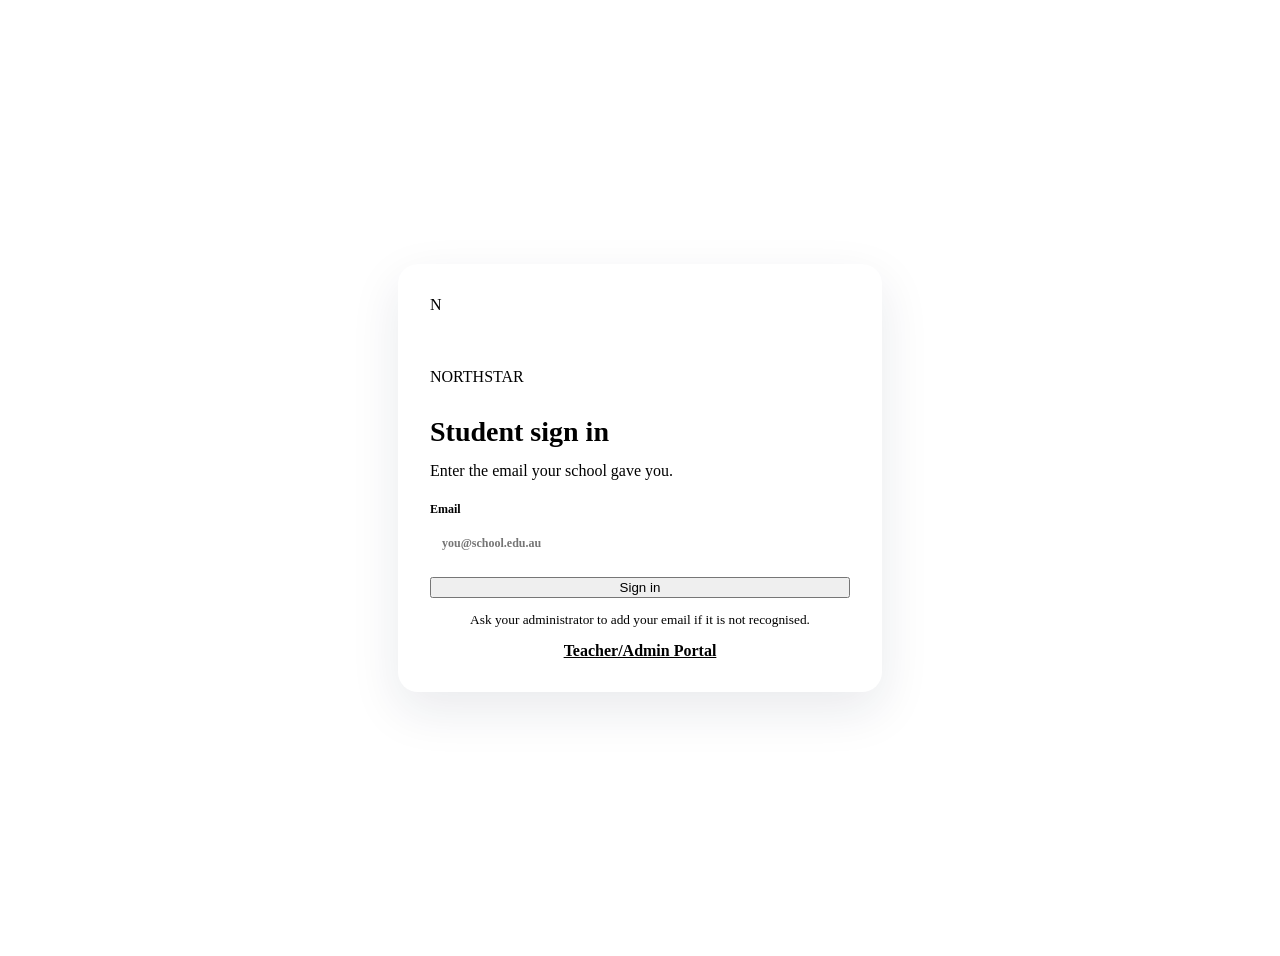
==== commit 65027974: "Add local student and teacher authentication, admin permissions, student management, teacher managem" ====
--- a/index.html
+++ b/index.html
@@ -1,280 +1,28 @@
 <!doctype html>
 <html lang="en">
-  <head>
-    <meta charset="UTF-8" />
-    <meta name="viewport" content="width=device-width, initial-scale=1.0" />
-    <meta name="theme-color" content="#f4f5fb" />
-    <title>Northstar Student Portal</title>
-    <link rel="preconnect" href="https://fonts.googleapis.com" />
-    <link rel="preconnect" href="https://fonts.gstatic.com" crossorigin />
-    <link href="https://fonts.googleapis.com/css2?family=Inter:wght@400;500;600;700;800&display=swap" rel="stylesheet" />
-    <link rel="stylesheet" href="styles.css" />
-  </head>
-  <body>
-    <div class="portal-shell">
-      <aside class="sidebar">
-        <div class="app-brand">
-          <div class="brand-mark">N</div>
-          <div>
-            <div class="brand-name">Northstar</div>
-            <div class="brand-sub">Student portal</div>
-          </div>
-        </div>
-
-        <nav class="main-nav" aria-label="Main navigation">
-          <button class="nav-item active"><span class="nav-icon">⌂</span><span>Overview</span></button>
-          <button class="nav-item"><span class="nav-icon">◫</span><span>Timetable</span></button>
-          <button class="nav-item"><span class="nav-icon">◌</span><span>Courses</span></button>
-          <button class="nav-item"><span class="nav-icon">◍</span><span>Notices</span><span class="nav-badge">3</span></button>
-          <button class="nav-item"><span class="nav-icon">☰</span><span>Reports</span></button>
-          <button class="nav-item"><span class="nav-icon">◧</span><span>Calendar</span></button>
-        </nav>
-
-        <div class="sidebar-footer">
-          <button class="nav-item compact"><span class="nav-icon">⚙</span><span>Settings</span></button>
-          <div class="user-panel">
-            <div class="user-avatar">JS</div>
-            <div>
-              <strong>Jordan Smith</strong>
-              <small>Year 10 · 10A</small>
-            </div>
-            <button class="more-button" aria-label="More options">⋯</button>
-          </div>
-        </div>
-      </aside>
-
-      <main class="main-area">
-        <header class="topbar">
-          <div class="topbar-left">
-            <button class="mobile-menu" aria-label="Open menu">☰</button>
-            <div class="crumbs">
-              <span>Student portal</span>
-              <span class="divider">/</span>
-              <strong>Dashboard</strong>
-            </div>
-          </div>
-
-          <div class="topbar-right">
-            <button class="icon-button" aria-label="Search">⌕</button>
-            <button class="icon-button notification-button" aria-label="Notifications">
-              🔔
-              <span class="dot"></span>
-            </button>
-            <div class="mini-user">
-              <div class="mini-avatar">JS</div>
-            </div>
-          </div>
-        </header>
-
-        <div class="content-grid">
-          <div class="content-main">
-            <section class="welcome-card panel">
-              <div class="welcome-copy">
-                <p class="eyebrow" id="dateLabel">Monday, 21 September 2026</p>
-                <h1 id="greeting">Good morning, Jordan</h1>
-                <p class="subtitle">Your school dashboard is ready for today.</p>
-              </div>
-              <button class="primary-button">+ Add to calendar</button>
-            </section>
-
-            <section class="today-panel panel">
-              <div class="section-header">
-                <div>
-                  <p class="section-kicker">Today</p>
-                  <h2>Schedule</h2>
-                </div>
-                <button class="text-link">View timetable</button>
-              </div>
-
-              <div class="class-list">
-                <div class="lesson active">
-                  <div class="lesson-time">
-                    <span>9:00</span>
-                    <small>10:00</small>
-                  </div>
-                  <div class="lesson-bar purple"></div>
-                  <div class="lesson-details">
-                    <strong>Mathematics</strong>
-                    <span>Room 204 · Ms. Patel</span>
-                  </div>
-                  <div class="pill current">Now</div>
-                </div>
-
-                <div class="lesson">
-                  <div class="lesson-time">
-                    <span>10:15</span>
-                    <small>11:15</small>
-                  </div>
-                  <div class="lesson-bar blue"></div>
-                  <div class="lesson-details">
-                    <strong>English</strong>
-                    <span>Room 118 · Mr. Thompson</span>
-                  </div>
-                </div>
-
-                <div class="lesson">
-                  <div class="lesson-time">
-                    <span>11:30</span>
-                    <small>12:30</small>
-                  </div>
-                  <div class="lesson-bar orange"></div>
-                  <div class="lesson-details">
-                    <strong>Biology</strong>
-                    <span>Lab 2 · Dr. Chen</span>
-                  </div>
-                </div>
-
-                <div class="lesson">
-                  <div class="lesson-time">
-                    <span>13:30</span>
-                    <small>14:30</small>
-                  </div>
-                  <div class="lesson-bar pink"></div>
-                  <div class="lesson-details">
-                    <strong>History</strong>
-                    <span>Room 305 · Mrs. Wilson</span>
-                  </div>
-                </div>
-              </div>
-            </section>
-
-            <section class="insights-grid">
-              <article class="panel metric-card">
-                <div class="section-header compact">
-                  <div>
-                    <p class="section-kicker">Progress</p>
-                    <h2>Current grades</h2>
-                  </div>
-                  <button class="text-link">All results</button>
-                </div>
-
-                <div class="grade-row">
-                  <div class="grade-icon purple">M</div>
-                  <div class="grade-info">
-                    <strong>Mathematics</strong>
-                    <span>Algebra & functions</span>
-                  </div>
-                  <span class="grade-value green">A</span>
-                </div>
-
-                <div class="grade-row">
-                  <div class="grade-icon blue">E</div>
-                  <div class="grade-info">
-                    <strong>English</strong>
-                    <span>Creative writing</span>
-                  </div>
-                  <span class="grade-value amber">B+</span>
-                </div>
-
-                <div class="grade-row">
-                  <div class="grade-icon orange">B</div>
-                  <div class="grade-info">
-                    <strong>Biology</strong>
-                    <span>Cells & systems</span>
-                  </div>
-                  <span class="grade-value green">A-</span>
-                </div>
-              </article>
-
-              <article class="panel metric-card">
-                <div class="section-header compact">
-                  <div>
-                    <p class="section-kicker">Planner</p>
-                    <h2>Key dates</h2>
-                  </div>
-                  <button class="text-link">Calendar</button>
-                </div>
-
-                <div class="date-stack">
-                  <div class="date-item">
-                    <span class="date-tag purple">Tue</span>
-                    <div>
-                      <strong>Science practical</strong>
-                      <small>Lab 2 · 11:30am</small>
-                    </div>
-                  </div>
-
-                  <div class="date-item">
-                    <span class="date-tag blue">Wed</span>
-                    <div>
-                      <strong>Essay draft</strong>
-                      <small>English · 3:00pm</small>
-                    </div>
-                  </div>
-
-                  <div class="date-item">
-                    <span class="date-tag orange">Fri</span>
-                    <div>
-                      <strong>Sports carnival</strong>
-                      <small>Oval · 9:00am</small>
-                    </div>
-                  </div>
-                </div>
-              </article>
-            </section>
-          </div>
-
-          <aside class="content-side">
-            <section class="panel message-card">
-              <div class="section-header compact">
-                <div>
-                  <p class="section-kicker">Notices</p>
-                  <h2>Latest</h2>
-                </div>
-                <button class="text-link">View all</button>
-              </div>
-
-              <div class="notice-item featured">
-                <div class="notice-icon yellow">★</div>
-                <div>
-                  <small>Student life · 2h ago</small>
-                  <strong>Winter concert auditions</strong>
-                </div>
-              </div>
-
-              <div class="notice-item">
-                <div class="notice-icon green">✓</div>
-                <div>
-                  <small>Year 10 · Yesterday</small>
-                  <strong>Science museum trip</strong>
-                </div>
-              </div>
-
-              <div class="notice-item">
-                <div class="notice-icon pink">●</div>
-                <div>
-                  <small>General · 2d ago</small>
-                  <strong>Library hours updated</strong>
-                </div>
-              </div>
-            </section>
-
-            <section class="panel focus-card">
-              <div class="section-header compact">
-                <div>
-                  <p class="section-kicker">Today</p>
-                  <h2>Focus</h2>
-                </div>
-              </div>
-
-              <div class="focus-box">
-                <div class="focus-graph">
-                  <span class="bar a"></span>
-                  <span class="bar b"></span>
-                  <span class="bar c"></span>
-                  <span class="bar d"></span>
-                </div>
-                <div class="focus-copy">
-                  <strong>82% on track</strong>
-                  <small>Keep up your momentum this afternoon.</small>
-                </div>
-              </div>
-            </section>
-          </aside>
-        </div>
-      </main>
-    </div>
-
-    <script src="app.js"></script>
-  </body>
-</html>
+<head>
+  <meta charset="UTF-8"><meta name="viewport" content="width=device-width, initial-scale=1.0">
+  <title>Northstar Student Portal</title>
+  <link rel="preconnect" href="https://fonts.googleapis.com"><link rel="preconnect" href="https://fonts.gstatic.com" crossorigin>
+  <link href="https://fonts.googleapis.com/css2?family=Inter:wght@400;500;600;700;800&display=swap" rel="stylesheet">
+  <link rel="stylesheet" href="styles.css">
+</head>
+<body>
+  <div id="studentLogin" class="auth-screen">
+    <form id="studentLoginForm" class="auth-card"><div class="brand-mark">N</div><p class="eyebrow">NORTHSTAR</p><h1>Student sign in</h1><p>Enter the email your school gave you.</p><label>Email<input id="studentEmail" type="email" required placeholder="you@school.edu.au"></label><button class="primary-button" type="submit">Sign in</button><small>Ask your administrator to add your email if it is not recognised.</small><a href="admin.html">Teacher/Admin Portal</a></form>
+  </div>
+  <div class="portal-shell" id="portalApp" hidden>
+    <aside class="sidebar" id="sidebar"><div class="app-brand"><div class="brand-mark">N</div><div><div class="brand-name">Northstar</div><div class="brand-sub">Student portal</div></div></div>
+      <nav class="main-nav" aria-label="Main navigation">
+        <button class="nav-item active" data-section="Overview"><span class="nav-icon">⌂</span><span>Overview</span></button><button class="nav-item" data-section="Timetable"><span class="nav-icon">◫</span><span>Timetable</span></button><button class="nav-item" data-section="Courses"><span class="nav-icon">◌</span><span>Courses</span></button><button class="nav-item" data-section="Notices"><span class="nav-icon">◍</span><span>Notices</span><span class="nav-badge">3</span></button><button class="nav-item" data-section="Reports"><span class="nav-icon">☰</span><span>Reports</span></button><button class="nav-item" data-section="Calendar"><span class="nav-icon">◧</span><span>Calendar</span></button><button class="nav-item" data-section="Direct messages"><span class="nav-icon">✉</span><span>Direct messages</span><span class="nav-badge">1</span></button>
+      </nav>
+      <div class="sidebar-footer"><button class="nav-item" data-section="Settings"><span class="nav-icon">⚙</span><span>Settings</span></button><button class="nav-item logout-button"><span class="nav-icon">↪</span><span>Sign out</span></button><div class="user-panel"><div class="user-avatar" id="sideInitials">JS</div><div><strong id="sideName">Jordan Smith</strong><small id="sideDetails">Year 10 · 10A</small></div></div></div>
+    </aside>
+    <main class="main-area"><header class="topbar"><div class="topbar-left"><button class="mobile-menu" id="menuButton">☰</button><div class="crumbs"><span>Student portal</span><span>/</span><strong id="pageTitle">Dashboard</strong></div></div><div class="topbar-right"><button class="icon-button" data-action="search" aria-label="Search">⌕</button><button class="icon-button notification-button" data-action="notifications" aria-label="Notifications">🔔<span class="dot"></span></button><div class="mini-avatar" id="topInitials">JS</div></div></header>
+      <div class="content-grid"><div class="content-main"><section class="welcome-card panel"><div><p class="eyebrow" id="dateLabel"></p><h1 id="greeting">Good morning</h1><p class="subtitle">Your school dashboard is ready for today.</p></div><button class="primary-button" data-action="calendar">+ Add to calendar</button></section>
+        <section class="today-panel panel"><div class="section-header"><div><p class="section-kicker">Today</p><h2>Schedule</h2></div><button class="text-link" data-section="Timetable">View timetable</button></div><div class="class-list" id="classList"></div></section>
+        <section class="insights-grid"><article class="panel metric-card"><div class="section-header compact"><div><p class="section-kicker">Progress</p><h2>Current grades</h2></div><button class="text-link" data-action="grades">All results</button></div><div class="grade-row"><div class="grade-icon purple">M</div><div class="grade-info"><strong>Mathematics</strong><span>Algebra & functions</span></div><b class="grade-value green">A</b></div><div class="grade-row"><div class="grade-icon blue">E</div><div class="grade-info"><strong>English</strong><span>Creative writing</span></div><b class="grade-value amber">B+</b></div></article><article class="panel metric-card"><div class="section-header compact"><div><p class="section-kicker">Planner</p><h2>Key dates</h2></div><button class="text-link" data-section="Calendar">Calendar</button></div><div class="date-stack"><div class="date-item"><span class="date-tag purple">Tue</span><div><strong>Science practical</strong><small>Lab 2 · 11:30am</small></div></div><div class="date-item"><span class="date-tag blue">Wed</span><div><strong>Essay draft</strong><small>English · 3:00pm</small></div></div><div class="date-item"><span class="date-tag orange">Fri</span><div><strong>Sports carnival</strong><small>Oval · 9:00am</small></div></div></div></article></section></div>
+        <aside class="content-side"><section class="panel message-card"><div class="section-header compact"><div><p class="section-kicker">Notices</p><h2>Latest</h2></div><button class="text-link" data-section="Notices">View all</button></div><div class="notice-item" data-action="notice"><div class="notice-icon yellow">★</div><div><small>Student life · 2h ago</small><strong>Winter concert auditions</strong></div></div><div class="notice-item" data-action="notice"><div class="notice-icon green">✓</div><div><small>Year 10 · Yesterday</small><strong>Science museum trip</strong></div></div><div class="notice-item" data-action="notice"><div class="notice-icon pink">●</div><div><small>General · 2d ago</small><strong>Library hours updated</strong></div></div></section><section class="panel focus-card"><div class="section-header compact"><div><p class="section-kicker">Today</p><h2>Focus</h2></div></div><div class="focus-box"><div class="focus-graph"><span class="bar a"></span><span class="bar b"></span><span class="bar c"></span><span class="bar d"></span></div><div class="focus-copy"><strong>82% on track</strong><small>Keep up your momentum this afternoon.</small></div></div></section></aside></div>
+    </main>
+  </div><div id="toast" class="toast"></div><script src="app.js"></script>
+</body></html>
--- a/styles.css
+++ b/styles.css
@@ -1,890 +1 @@
-:root {
-  --bg: #f4f5fb;
-  --panel: #ffffff;
-  --panel-strong: #f6f7ff;
-  --line: #e8ebf3;
-  --text: #1d2333;
-  --muted: #6e768f;
-  --purple: #5d60d8;
-  --purple-deep: #4347c5;
-  --purple-soft: #ececff;
-  --blue: #57a5f3;
-  --blue-soft: #edf7ff;
-  --green: #3ca878;
-  --green-soft: #eaf9f0;
-  --amber: #e9a74a;
-  --amber-soft: #fff1dd;
-  --red: #f07d71;
-  --pink: #ec82ad;
-  --pink-soft: #ffeaf4;
-  --shadow: 0 18px 40px rgba(18, 23, 43, 0.06);
-}
-
-* {
-  box-sizing: border-box;
-}
-
-html, body {
-  margin: 0;
-  min-height: 100%;
-  background: var(--bg);
-  color: var(--text);
-  font-family: 'Inter', sans-serif;
-}
-
-body {
-  min-height: 100vh;
-}
-
-button {
-  font: inherit;
-  border: none;
-  background: none;
-  cursor: pointer;
-  color: inherit;
-}
-
-.portal-shell {
-  display: flex;
-  min-height: 100vh;
-  width: 100%;
-}
-
-.sidebar {
-  width: 265px;
-  background: rgba(255, 255, 255, 0.82);
-  border-right: 1px solid var(--line);
-  padding: 28px 18px 20px;
-  display: flex;
-  flex-direction: column;
-  backdrop-filter: blur(10px);
-}
-
-.app-brand {
-  display: flex;
-  align-items: center;
-  gap: 12px;
-  margin-bottom: 28px;
-  padding: 6px 10px 18px;
-}
-
-.brand-mark {
-  width: 34px;
-  height: 34px;
-  border-radius: 10px;
-  background: linear-gradient(135deg, var(--purple), #7f66f3);
-  display: grid;
-  place-items: center;
-  color: white;
-  font-weight: 800;
-  box-shadow: 0 12px 25px rgba(93, 96, 216, 0.25);
-}
-
-.brand-name {
-  font-size: 1.15rem;
-  font-weight: 800;
-  letter-spacing: -0.04em;
-}
-
-.brand-sub {
-  font-size: 0.72rem;
-  color: var(--muted);
-  margin-top: 2px;
-}
-
-.main-nav {
-  display: flex;
-  flex-direction: column;
-  gap: 10px;
-}
-
-.nav-item,
-.admin-nav-button {
-  width: 100%;
-  display: flex;
-  align-items: center;
-  gap: 12px;
-  padding: 12px 12px;
-  border-radius: 12px;
-  color: var(--muted);
-  font-weight: 600;
-  transition: 0.18s ease;
-  position: relative;
-}
-
-.nav-item:hover,
-.admin-nav-button:hover {
-  background: #f5f6ff;
-  color: var(--purple-deep);
-}
-
-.nav-item.active {
-  background: var(--purple-soft);
-  color: var(--purple-deep);
-}
-
-.nav-icon {
-  width: 18px;
-  text-align: center;
-  opacity: 0.85;
-}
-
-.nav-badge {
-  margin-left: auto;
-  min-width: 20px;
-  height: 20px;
-  border-radius: 999px;
-  background: #ffe8df;
-  color: #e15d3d;
-  font-size: 0.68rem;
-  display: grid;
-  place-items: center;
-  padding: 0 6px;
-}
-
-.sidebar-footer {
-  margin-top: auto;
-}
-
-.nav-item.compact {
-  margin-bottom: 12px;
-}
-
-.admin-nav-button {
-  margin-bottom: 12px;
-  background: linear-gradient(135deg, #f3f1ff, #edf4ff);
-  color: var(--purple-deep);
-  border: 1px solid #e3e4ff;
-}
-
-.user-panel {
-  display: flex;
-  align-items: center;
-  gap: 10px;
-  border-top: 1px solid var(--line);
-  padding-top: 18px;
-}
-
-.user-avatar,
-.mini-avatar {
-  width: 34px;
-  height: 34px;
-  border-radius: 50%;
-  background: linear-gradient(135deg, #d9d9ff, #b7b9ff);
-  display: grid;
-  place-items: center;
-  color: var(--purple-deep);
-  font-weight: 800;
-  font-size: 0.75rem;
-}
-
-.user-panel strong {
-  display: block;
-  font-size: 0.8rem;
-}
-
-.user-panel small {
-  display: block;
-  color: var(--muted);
-  margin-top: 3px;
-  font-size: 0.68rem;
-}
-
-.more-button {
-  margin-left: auto;
-  font-size: 1.1rem;
-  color: var(--muted);
-}
-
-.main-area {
-  flex: 1;
-  min-width: 0;
-  background: var(--bg);
-}
-
-.topbar {
-  height: 78px;
-  border-bottom: 1px solid var(--line);
-  background: rgba(255, 255, 255, 0.7);
-  backdrop-filter: blur(8px);
-  display: flex;
-  align-items: center;
-  justify-content: space-between;
-  padding: 0 28px 0 32px;
-}
-
-.topbar-left {
-  display: flex;
-  align-items: center;
-  gap: 18px;
-}
-
-.mobile-menu {
-  display: none;
-  font-size: 1.4rem;
-  width: 38px;
-  height: 38px;
-  border-radius: 10px;
-  background: var(--panel);
-  box-shadow: var(--shadow);
-}
-
-.crumbs {
-  display: flex;
-  align-items: center;
-  gap: 10px;
-  color: var(--muted);
-  font-size: 0.82rem;
-}
-
-.crumbs strong {
-  color: var(--text);
-}
-
-.divider {
-  opacity: 0.5;
-}
-
-.topbar-right {
-  display: flex;
-  align-items: center;
-  gap: 14px;
-}
-
-.icon-button {
-  width: 38px;
-  height: 38px;
-  border-radius: 12px;
-  background: var(--panel);
-  border: 1px solid var(--line);
-  display: grid;
-  place-items: center;
-  font-size: 1.1rem;
-  color: var(--muted);
-  position: relative;
-}
-
-.notification-button .dot {
-  position: absolute;
-  top: 8px;
-  right: 10px;
-  width: 8px;
-  height: 8px;
-  border-radius: 50%;
-  background: var(--red);
-  border: 2px solid white;
-}
-
-.mini-avatar {
-  width: 38px;
-  height: 38px;
-}
-
-.content-grid {
-  max-width: 1270px;
-  padding: 30px 28px 36px;
-  display: grid;
-  grid-template-columns: minmax(0, 2.25fr) minmax(260px, 0.9fr);
-  gap: 24px;
-}
-
-.content-main {
-  display: flex;
-  flex-direction: column;
-  gap: 24px;
-}
-
-.panel {
-  background: var(--panel);
-  border: 1px solid var(--line);
-  border-radius: 20px;
-  box-shadow: var(--shadow);
-}
-
-.welcome-card {
-  padding: 26px 28px;
-  display: flex;
-  align-items: center;
-  justify-content: space-between;
-  gap: 18px;
-  background: linear-gradient(135deg, #ffffff 0%, #f7f7ff 100%);
-}
-
-.eyebrow,
-.section-kicker {
-  margin: 0 0 8px;
-  color: var(--muted);
-  text-transform: uppercase;
-  letter-spacing: 0.12em;
-  font-size: 0.66rem;
-  font-weight: 700;
-}
-
-.welcome-card h1 {
-  margin: 0;
-  font-size: clamp(2rem, 2vw, 2.7rem);
-  letter-spacing: -0.06em;
-  line-height: 1.02;
-}
-
-.subtitle {
-  margin: 10px 0 0;
-  color: var(--muted);
-  font-size: 0.96rem;
-}
-
-.primary-button,
-.secondary-button,
-.empty-admin-button {
-  padding: 12px 18px;
-  border-radius: 12px;
-  font-weight: 700;
-}
-
-.primary-button,
-.empty-admin-button {
-  background: linear-gradient(135deg, var(--purple), var(--purple-deep));
-  color: white;
-  box-shadow: 0 18px 28px rgba(93, 96, 216, 0.2);
-}
-
-.secondary-button {
-  background: #f0f1fb;
-  color: var(--text);
-  border: 1px solid var(--line);
-}
-
-.today-panel {
-  padding: 22px 22px 10px;
-}
-
-.section-header {
-  display: flex;
-  justify-content: space-between;
-  align-items: center;
-  margin-bottom: 18px;
-}
-
-.section-header h2 {
-  margin: 0;
-  font-size: 1.45rem;
-  letter-spacing: -0.05em;
-}
-
-.text-link {
-  color: var(--purple);
-  font-weight: 700;
-  font-size: 0.82rem;
-}
-
-.class-list {
-  display: flex;
-  flex-direction: column;
-  gap: 10px;
-}
-
-.lesson {
-  display: grid;
-  grid-template-columns: 80px 6px minmax(0, 1fr) auto;
-  align-items: center;
-  gap: 14px;
-  background: #fafbff;
-  border: 1px solid var(--line);
-  border-radius: 16px;
-  padding: 14px 16px;
-}
-
-.lesson.active {
-  background: linear-gradient(135deg, #f7f4ff 0%, #f3f5ff 100%);
-  border-color: #dfe1ff;
-}
-
-.lesson-time {
-  display: grid;
-  font-weight: 700;
-  font-size: 0.8rem;
-  letter-spacing: -0.02em;
-}
-
-.lesson-time small {
-  color: var(--muted);
-  font-weight: 600;
-}
-
-.lesson-bar {
-  width: 100%;
-  height: 42px;
-  border-radius: 8px;
-}
-
-.lesson-bar.purple { background: linear-gradient(180deg, rgba(93,96,216,1), rgba(154,150,255,1)); }
-.lesson-bar.blue { background: linear-gradient(180deg, rgba(87,165,243,1), rgba(129,194,255,1)); }
-.lesson-bar.orange { background: linear-gradient(180deg, rgba(233,167,74,1), rgba(244,194,121,1)); }
-.lesson-bar.pink { background: linear-gradient(180deg, rgba(236,130,173,1), rgba(245,170,203,1)); }
-
-.lesson-details {
-  display: flex;
-  flex-direction: column;
-  gap: 4px;
-}
-
-.lesson-details strong {
-  font-size: 0.97rem;
-}
-
-.lesson-details span {
-  color: var(--muted);
-  font-size: 0.75rem;
-}
-
-.pill {
-  display: inline-flex;
-  align-items: center;
-  justify-content: center;
-  white-space: nowrap;
-  padding: 7px 10px;
-  border-radius: 999px;
-  background: var(--purple-soft);
-  color: var(--purple);
-  font-size: 0.68rem;
-  font-weight: 700;
-}
-
-.insights-grid {
-  display: grid;
-  grid-template-columns: repeat(2, minmax(0, 1fr));
-  gap: 24px;
-}
-
-.metric-card {
-  padding: 20px 18px;
-}
-
-.section-header.compact {
-  margin-bottom: 14px;
-}
-
-.grade-row {
-  display: grid;
-  grid-template-columns: 34px minmax(0, 1fr) auto;
-  gap: 10px;
-  align-items: center;
-  padding: 12px 0;
-  border-top: 1px solid var(--line);
-}
-
-.grade-row:first-of-type {
-  border-top: none;
-}
-
-.grade-icon {
-  width: 34px;
-  height: 34px;
-  display: grid;
-  place-items: center;
-  border-radius: 10px;
-  font-size: 0.78rem;
-  font-weight: 800;
-}
-
-.grade-icon.purple { background: var(--purple-soft); color: var(--purple); }
-.grade-icon.blue { background: var(--blue-soft); color: var(--blue); }
-.grade-icon.orange { background: var(--amber-soft); color: #cd8e28; }
-
-.grade-info {
-  display: flex;
-  flex-direction: column;
-  gap: 2px;
-}
-
-.grade-info strong {
-  font-size: 0.9rem;
-}
-
-.grade-info span {
-  color: var(--muted);
-  font-size: 0.7rem;
-}
-
-.grade-value {
-  font-size: 1.05rem;
-  font-weight: 800;
-}
-
-.grade-value.green { color: var(--green); }
-.grade-value.amber { color: var(--amber); }
-
-.date-stack {
-  display: flex;
-  flex-direction: column;
-  gap: 12px;
-}
-
-.date-item {
-  display: flex;
-  align-items: center;
-  gap: 12px;
-  padding: 12px 0;
-  border-top: 1px solid var(--line);
-}
-
-.date-item:first-child {
-  border-top: none;
-}
-
-.date-tag {
-  width: 42px;
-  height: 42px;
-  border-radius: 12px;
-  display: grid;
-  place-items: center;
-  font-size: 0.7rem;
-  font-weight: 800;
-}
-
-.date-tag.purple { background: var(--purple-soft); color: var(--purple); }
-.date-tag.blue { background: var(--blue-soft); color: var(--blue); }
-.date-tag.orange { background: var(--amber-soft); color: #c57e1f; }
-
-.date-item div {
-  display: flex;
-  flex-direction: column;
-  gap: 4px;
-}
-
-.date-item strong {
-  font-size: 0.9rem;
-}
-
-.date-item small {
-  color: var(--muted);
-}
-
-.content-side {
-  display: flex;
-  flex-direction: column;
-  gap: 24px;
-}
-
-.message-card,
-.focus-card {
-  padding: 20px 18px;
-}
-
-.notice-item {
-  display: flex;
-  align-items: center;
-  gap: 12px;
-  padding: 12px 0;
-  border-top: 1px solid var(--line);
-}
-
-.notice-item.featured {
-  border-top: none;
-  padding-top: 0;
-}
-
-.notice-icon {
-  width: 30px;
-  height: 30px;
-  display: grid;
-  place-items: center;
-  border-radius: 10px;
-  font-size: 0.8rem;
-  font-weight: 800;
-}
-
-.notice-icon.yellow { background: #fff1da; color: #d98d1d; }
-.notice-icon.green { background: #e6f8ee; color: #2f9960; }
-.notice-icon.pink { background: var(--pink-soft); color: #d7457d; }
-
-.notice-item div:last-child {
-  display: flex;
-  flex-direction: column;
-  gap: 4px;
-}
-
-.notice-item small {
-  color: var(--muted);
-  font-size: 0.64rem;
-  letter-spacing: 0.06em;
-  text-transform: uppercase;
-}
-
-.notice-item strong {
-  line-height: 1.35;
-  font-size: 0.9rem;
-}
-
-.focus-box {
-  background: linear-gradient(135deg, #f8f7ff 0%, #f3f9ff 100%);
-  border-radius: 16px;
-  padding: 18px 16px;
-  border: 1px solid var(--line);
-}
-
-.focus-graph {
-  height: 90px;
-  display: flex;
-  align-items: end;
-  gap: 9px;
-  margin-bottom: 18px;
-}
-
-.bar {
-  flex: 1;
-  border-radius: 8px 8px 0 0;
-  background: linear-gradient(180deg, var(--purple), #b4b5ff);
-}
-
-.bar.a { height: 45%; }
-.bar.b { height: 62%; }
-.bar.c { height: 84%; }
-.bar.d { height: 100%; }
-
-.focus-copy {
-  display: flex;
-  flex-direction: column;
-  gap: 4px;
-}
-
-.focus-copy strong {
-  font-size: 1.05rem;
-}
-
-.focus-copy small {
-  color: var(--muted);
-}
-
-.empty-timetable {
-  display: flex;
-  flex-direction: column;
-  align-items: center;
-  justify-content: center;
-  gap: 12px;
-  min-height: 220px;
-  text-align: center;
-  border: 1px dashed #d9d9f0;
-  background: linear-gradient(135deg, #faf9ff, #f7f8ff);
-  border-radius: 18px;
-  padding: 28px 18px;
-}
-
-.empty-calendar-icon {
-  width: 56px;
-  height: 56px;
-  border-radius: 18px;
-  display: grid;
-  place-items: center;
-  background: var(--purple-soft);
-  color: var(--purple);
-  font-size: 2rem;
-  font-weight: 700;
-}
-
-.empty-timetable strong {
-  font-size: 1.05rem;
-}
-
-.empty-timetable span {
-  color: var(--muted);
-  max-width: 330px;
-  line-height: 1.5;
-  font-size: 0.82rem;
-}
-
-.empty-admin-button {
-  margin-top: 8px;
-}
-
-.admin-portal {
-  position: fixed;
-  inset: 0;
-  background: rgba(14, 18, 31, 0.42);
-  backdrop-filter: blur(6px);
-  display: none;
-  place-items: center;
-  padding: 20px;
-  z-index: 50;
-}
-
-.admin-portal.visible {
-  display: grid;
-}
-
-.admin-card {
-  width: min(680px, 100%);
-  background: #fff;
-  border-radius: 22px;
-  box-shadow: 0 28px 60px rgba(9, 12, 29, 0.2);
-  padding: 24px 22px 20px;
-  border: 1px solid #ecedf7;
-}
-
-.admin-heading {
-  display: flex;
-  justify-content: space-between;
-  gap: 14px;
-  align-items: flex-start;
-  margin-bottom: 18px;
-}
-
-.admin-kicker {
-  display: inline-block;
-  font-size: 0.68rem;
-  text-transform: uppercase;
-  letter-spacing: 0.14em;
-  color: var(--purple);
-  font-weight: 800;
-  margin-bottom: 8px;
-}
-
-.admin-heading h2 {
-  margin: 0;
-  font-size: 1.9rem;
-  letter-spacing: -0.06em;
-}
-
-.admin-heading p {
-  margin: 6px 0 0;
-  color: var(--muted);
-  font-size: 0.9rem;
-}
-
-.admin-close {
-  width: 38px;
-  height: 38px;
-  border-radius: 12px;
-  background: #f4f5fb;
-  color: var(--muted);
-  font-size: 1.7rem;
-  line-height: 1;
-}
-
-.class-form {
-  display: grid;
-  gap: 14px;
-}
-
-.class-form label {
-  display: grid;
-  gap: 6px;
-  font-size: 0.8rem;
-  color: var(--muted);
-  font-weight: 700;
-}
-
-.class-form input,
-.class-form select {
-  width: 100%;
-  background: #f8f8fd;
-  border: 1px solid var(--line);
-  border-radius: 12px;
-  padding: 12px 13px;
-  font: inherit;
-  color: var(--text);
-}
-
-.form-row {
-  display: grid;
-  grid-template-columns: repeat(2, minmax(0, 1fr));
-  gap: 12px;
-}
-
-.admin-actions {
-  display: flex;
-  justify-content: flex-end;
-  gap: 10px;
-  margin-top: 8px;
-}
-
-.admin-note {
-  margin-top: 14px;
-  padding-top: 14px;
-  border-top: 1px solid var(--line);
-  color: var(--muted);
-  font-size: 0.76rem;
-}
-
-.toast {
-  position: fixed;
-  left: 50%;
-  bottom: 26px;
-  transform: translateX(-50%) translateY(18px);
-  background: rgba(18, 20, 30, 0.95);
-  color: white;
-  padding: 12px 16px;
-  border-radius: 12px;
-  font-size: 0.8rem;
-  font-weight: 600;
-  opacity: 0;
-  pointer-events: none;
-  transition: 0.2s ease;
-  z-index: 80;
-}
-
-.toast.show {
-  opacity: 1;
-  transform: translateX(-50%) translateY(0);
-}
-
-@media (max-width: 980px) {
-  .portal-shell {
-    display: block;
-  }
-
-  .sidebar {
-    display: none;
-    width: 100%;
-    border-right: none;
-    border-bottom: 1px solid var(--line);
-    padding-bottom: 10px;
-  }
-
-  .sidebar.open {
-    display: flex;
-  }
-
-  .mobile-menu {
-    display: grid;
-    place-items: center;
-  }
-
-  .content-grid {
-    grid-template-columns: 1fr;
-  }
-}
-
-@media (max-width: 620px) {
-  .topbar {
-    padding: 0 18px;
-  }
-
-  .content-grid {
-    padding: 18px 16px 28px;
-  }
-
-  .welcome-card {
-    flex-direction: column;
-    align-items: flex-start;
-  }
-
-  .insights-grid,
-  .form-row {
-    grid-template-columns: 1fr;
-  }
-
-  .lesson {
-    grid-template-columns: 68px 4px minmax(0, 1fr);
-  }
-
-  .lesson > .pill {
-    grid-column: 2 / span 2;
-    justify-self: start;
-    margin-left: 0;
-  }
-
-  .admin-actions {
-    flex-direction: column-reverse;
-  }
-}
+.auth-screen{min-height:100vh;display:grid;place-items:center;background:var(--bg);padding:20px}.auth-card{width:min(420px,100%);background:#fff;padding:32px;border-radius:20px;box-shadow:0 18px 50px #18204018;display:grid;gap:14px}.auth-card h1{margin:0;font-size:28px}.auth-card p:not(.eyebrow){color:var(--muted);margin:0 0 8px}.auth-card label{display:grid;gap:7px;color:var(--muted);font-size:12px;font-weight:700}.auth-card input,.auth-card select{padding:12px;border:1px solid var(--line);border-radius:10px;font:inherit}.auth-card a{color:var(--purple);text-align:center;font-weight:700}.auth-card small{color:var(--muted);text-align:center}.auth-screen .brand-mark{width:42px;height:42px}.messages-modal{position:fixed;inset:0;z-index:100;display:none;place-items:center;padding:20px;background:#14182b73}.messages-modal.visible{display:grid}.messages-card{width:min(620px,100%);background:#fff;border-radius:20px;overflow:hidden}.messages-header{display:flex;justify-content:space-between;padding:20px;border-bottom:1px solid var(--line)}.messages-header h2{margin:0}.messages-header p{margin:0 0 5px;color:var(--purple);font-size:10px}.messages-close{font-size:24px;border:0;background:#f4f5fb;border-radius:8px}.message-history{min-height:250px;padding:20px;display:flex;flex-direction:column;gap:10px}.received,.sent{max-width:75%;padding:10px 12px;border-radius:12px;font-size:12px}.received{background:#eef0f8}.sent{align-self:flex-end;background:var(--purple);color:#fff}.message-form{display:flex;gap:8px;padding:14px;border-top:1px solid var(--line)}.message-form input{flex:1;padding:10px;border:1px solid var(--line);border-radius:8px}.message-form button{background:var(--purple);color:white;border:0;border-radius:8px;padding:0 15px}.lesson{display:grid;grid-template-columns:80px 6px 1fr;align-items:center;gap:14px;background:#fafbff;border:1px solid var(--line);border-radius:16px;padding:14px 16px;margin-bottom:10px}.lesson-bar{height:42px;border-radius:8px}.lesson-bar.purple,.purple{background:#6968de}.lesson-bar.blue,.blue{background:#57a5f3}.lesson-bar.orange,.orange{background:#e9a74a}.lesson-bar.pink,.pink{background:#ec82ad}.lesson-time{font-weight:700}.lesson-time small,.lesson-details span{color:var(--muted)}.lesson-details{display:grid;gap:4px}.empty-timetable{text-align:center;padding:35px;border:1px dashed #d9d9f0;border-radius:18px;color:var(--muted)}
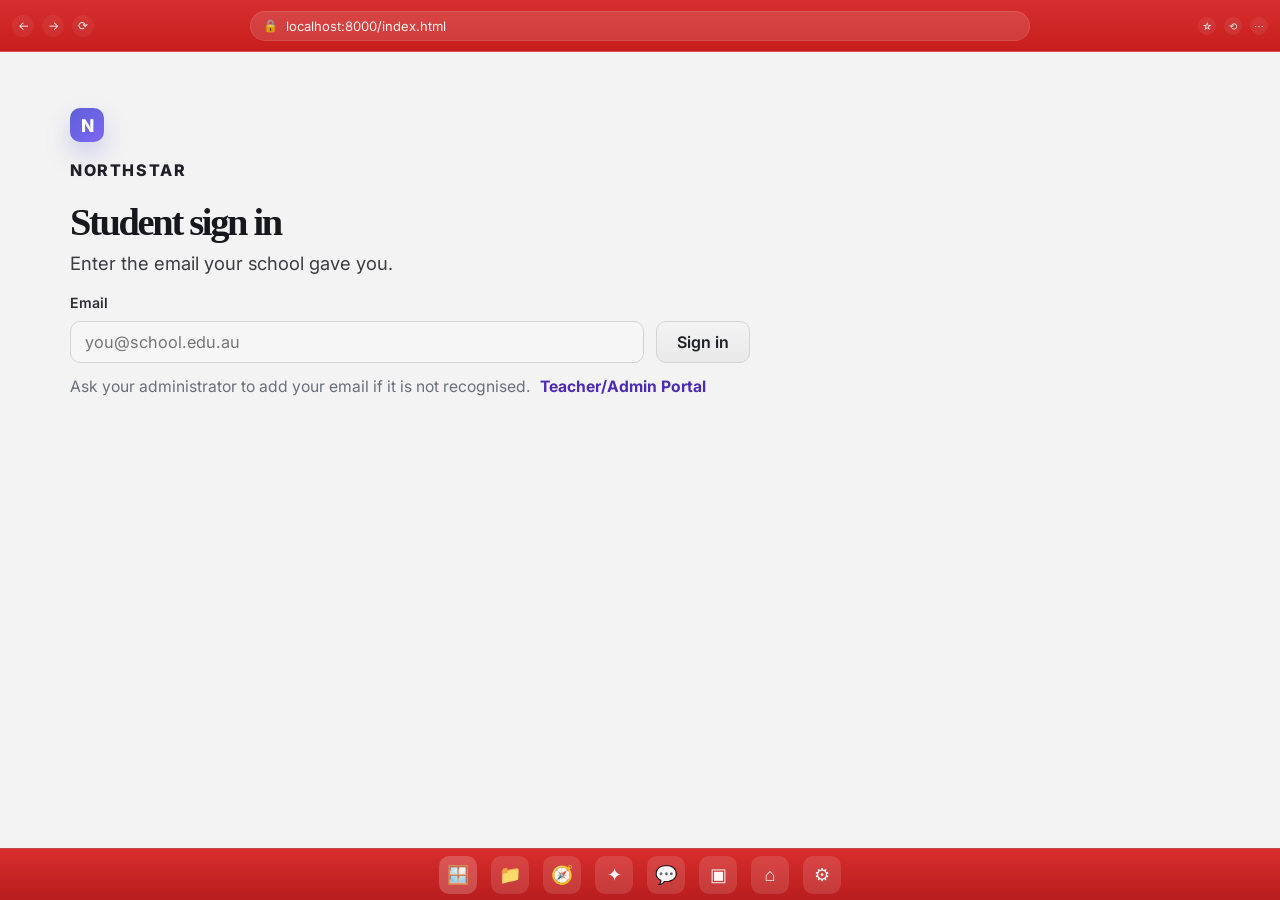
==== commit f67d09c4: "Fix the page to match the browser-style white/grey sign-in design and keep the UI stable and fullscr" ====
--- a/index.html
+++ b/index.html
@@ -1,28 +1,278 @@
 <!doctype html>
 <html lang="en">
-<head>
-  <meta charset="UTF-8"><meta name="viewport" content="width=device-width, initial-scale=1.0">
-  <title>Northstar Student Portal</title>
-  <link rel="preconnect" href="https://fonts.googleapis.com"><link rel="preconnect" href="https://fonts.gstatic.com" crossorigin>
-  <link href="https://fonts.googleapis.com/css2?family=Inter:wght@400;500;600;700;800&display=swap" rel="stylesheet">
-  <link rel="stylesheet" href="styles.css">
-</head>
-<body>
-  <div id="studentLogin" class="auth-screen">
-    <form id="studentLoginForm" class="auth-card"><div class="brand-mark">N</div><p class="eyebrow">NORTHSTAR</p><h1>Student sign in</h1><p>Enter the email your school gave you.</p><label>Email<input id="studentEmail" type="email" required placeholder="you@school.edu.au"></label><button class="primary-button" type="submit">Sign in</button><small>Ask your administrator to add your email if it is not recognised.</small><a href="admin.html">Teacher/Admin Portal</a></form>
-  </div>
-  <div class="portal-shell" id="portalApp" hidden>
-    <aside class="sidebar" id="sidebar"><div class="app-brand"><div class="brand-mark">N</div><div><div class="brand-name">Northstar</div><div class="brand-sub">Student portal</div></div></div>
-      <nav class="main-nav" aria-label="Main navigation">
-        <button class="nav-item active" data-section="Overview"><span class="nav-icon">⌂</span><span>Overview</span></button><button class="nav-item" data-section="Timetable"><span class="nav-icon">◫</span><span>Timetable</span></button><button class="nav-item" data-section="Courses"><span class="nav-icon">◌</span><span>Courses</span></button><button class="nav-item" data-section="Notices"><span class="nav-icon">◍</span><span>Notices</span><span class="nav-badge">3</span></button><button class="nav-item" data-section="Reports"><span class="nav-icon">☰</span><span>Reports</span></button><button class="nav-item" data-section="Calendar"><span class="nav-icon">◧</span><span>Calendar</span></button><button class="nav-item" data-section="Direct messages"><span class="nav-icon">✉</span><span>Direct messages</span><span class="nav-badge">1</span></button>
-      </nav>
-      <div class="sidebar-footer"><button class="nav-item" data-section="Settings"><span class="nav-icon">⚙</span><span>Settings</span></button><button class="nav-item logout-button"><span class="nav-icon">↪</span><span>Sign out</span></button><div class="user-panel"><div class="user-avatar" id="sideInitials">JS</div><div><strong id="sideName">Jordan Smith</strong><small id="sideDetails">Year 10 · 10A</small></div></div></div>
-    </aside>
-    <main class="main-area"><header class="topbar"><div class="topbar-left"><button class="mobile-menu" id="menuButton">☰</button><div class="crumbs"><span>Student portal</span><span>/</span><strong id="pageTitle">Dashboard</strong></div></div><div class="topbar-right"><button class="icon-button" data-action="search" aria-label="Search">⌕</button><button class="icon-button notification-button" data-action="notifications" aria-label="Notifications">🔔<span class="dot"></span></button><div class="mini-avatar" id="topInitials">JS</div></div></header>
-      <div class="content-grid"><div class="content-main"><section class="welcome-card panel"><div><p class="eyebrow" id="dateLabel"></p><h1 id="greeting">Good morning</h1><p class="subtitle">Your school dashboard is ready for today.</p></div><button class="primary-button" data-action="calendar">+ Add to calendar</button></section>
-        <section class="today-panel panel"><div class="section-header"><div><p class="section-kicker">Today</p><h2>Schedule</h2></div><button class="text-link" data-section="Timetable">View timetable</button></div><div class="class-list" id="classList"></div></section>
-        <section class="insights-grid"><article class="panel metric-card"><div class="section-header compact"><div><p class="section-kicker">Progress</p><h2>Current grades</h2></div><button class="text-link" data-action="grades">All results</button></div><div class="grade-row"><div class="grade-icon purple">M</div><div class="grade-info"><strong>Mathematics</strong><span>Algebra & functions</span></div><b class="grade-value green">A</b></div><div class="grade-row"><div class="grade-icon blue">E</div><div class="grade-info"><strong>English</strong><span>Creative writing</span></div><b class="grade-value amber">B+</b></div></article><article class="panel metric-card"><div class="section-header compact"><div><p class="section-kicker">Planner</p><h2>Key dates</h2></div><button class="text-link" data-section="Calendar">Calendar</button></div><div class="date-stack"><div class="date-item"><span class="date-tag purple">Tue</span><div><strong>Science practical</strong><small>Lab 2 · 11:30am</small></div></div><div class="date-item"><span class="date-tag blue">Wed</span><div><strong>Essay draft</strong><small>English · 3:00pm</small></div></div><div class="date-item"><span class="date-tag orange">Fri</span><div><strong>Sports carnival</strong><small>Oval · 9:00am</small></div></div></div></article></section></div>
-        <aside class="content-side"><section class="panel message-card"><div class="section-header compact"><div><p class="section-kicker">Notices</p><h2>Latest</h2></div><button class="text-link" data-section="Notices">View all</button></div><div class="notice-item" data-action="notice"><div class="notice-icon yellow">★</div><div><small>Student life · 2h ago</small><strong>Winter concert auditions</strong></div></div><div class="notice-item" data-action="notice"><div class="notice-icon green">✓</div><div><small>Year 10 · Yesterday</small><strong>Science museum trip</strong></div></div><div class="notice-item" data-action="notice"><div class="notice-icon pink">●</div><div><small>General · 2d ago</small><strong>Library hours updated</strong></div></div></section><section class="panel focus-card"><div class="section-header compact"><div><p class="section-kicker">Today</p><h2>Focus</h2></div></div><div class="focus-box"><div class="focus-graph"><span class="bar a"></span><span class="bar b"></span><span class="bar c"></span><span class="bar d"></span></div><div class="focus-copy"><strong>82% on track</strong><small>Keep up your momentum this afternoon.</small></div></div></section></aside></div>
-    </main>
-  </div><div id="toast" class="toast"></div><script src="app.js"></script>
-</body></html>
+  <head>
+    <meta charset="UTF-8" />
+    <meta name="viewport" content="width=device-width, initial-scale=1.0" />
+    <meta name="theme-color" content="#d92d2d" />
+    <title>Northstar Student Portal</title>
+    <link rel="preconnect" href="https://fonts.googleapis.com" />
+    <link rel="preconnect" href="https://fonts.gstatic.com" crossorigin />
+    <link href="https://fonts.googleapis.com/css2?family=Inter:wght@400;500;600;700;800&display=swap" rel="stylesheet" />
+    <link rel="stylesheet" href="styles.css" />
+  </head>
+  <body class="northstar-page">
+    <div class="browser-window">
+      <div class="browser-topbar">
+        <div class="browser-toolbar-left">
+          <div class="nav-button light">←</div>
+          <div class="nav-button light">→</div>
+          <div class="nav-button light">⟳</div>
+        </div>
+
+        <div class="browser-address-wrap">
+          <div class="browser-lock">🔒</div>
+          <div class="browser-address">localhost:8000/index.html</div>
+        </div>
+
+        <div class="browser-toolbar-right">
+          <div class="nav-button small">☆</div>
+          <div class="nav-button small">⟲</div>
+          <div class="nav-button small">⋯</div>
+        </div>
+      </div>
+
+      <div class="browser-content">
+        <div id="studentLogin" class="auth-screen">
+          <div class="login-shell">
+            <div class="brand-mark">N</div>
+            <div class="northstar-wording">NORTHSTAR</div>
+
+            <h1 class="login-title">Student sign in</h1>
+
+            <p class="login-subtitle">Enter the email your school gave you.</p>
+
+            <form id="studentLoginForm" class="login-form">
+              <div class="login-row">
+                <label class="login-label" for="studentEmail">Email</label>
+                <div class="input-inline">
+                  <input id="studentEmail" type="email" placeholder="you@school.edu.au" required />
+                  <button class="signin-button" type="submit">Sign in</button>
+                </div>
+              </div>
+
+              <div class="login-footer">
+                <span>Ask your administrator to add your email if it is not recognised.</span>
+                <a href="admin.html">Teacher/Admin Portal</a>
+              </div>
+            </form>
+          </div>
+        </div>
+
+        <div id="portalApp" class="portal-shell" hidden>
+          <aside class="sidebar" id="sidebar">
+            <div class="app-brand">
+              <div class="brand-mark">N</div>
+              <div>
+                <div class="brand-name">Northstar</div>
+                <div class="brand-sub">Student portal</div>
+              </div>
+            </div>
+
+            <nav class="main-nav" aria-label="Main navigation">
+              <button class="nav-item active" data-section="Overview"><span class="nav-icon">⌂</span><span>Overview</span></button>
+              <button class="nav-item" data-section="Timetable"><span class="nav-icon">◫</span><span>Timetable</span></button>
+              <button class="nav-item" data-section="Courses"><span class="nav-icon">◌</span><span>Courses</span></button>
+              <button class="nav-item" data-section="Notices"><span class="nav-icon">◍</span><span>Notices</span><span class="nav-badge">3</span></button>
+              <button class="nav-item" data-section="Reports"><span class="nav-icon">☰</span><span>Reports</span></button>
+              <button class="nav-item" data-section="Calendar"><span class="nav-icon">◧</span><span>Calendar</span></button>
+              <button class="nav-item" data-section="Direct messages"><span class="nav-icon">✉</span><span>Direct messages</span><span class="nav-badge">1</span></button>
+            </nav>
+
+            <div class="sidebar-footer">
+              <button class="nav-item" data-section="Settings"><span class="nav-icon">⚙</span><span>Settings</span></button>
+              <button class="nav-item logout-button"><span class="nav-icon">↪</span><span>Sign out</span></button>
+              <div class="user-panel">
+                <div class="user-avatar" id="sideInitials">JS</div>
+                <div>
+                  <strong id="sideName">Jordan Smith</strong>
+                  <small id="sideDetails">Year 10 · 10A</small>
+                </div>
+              </div>
+            </div>
+          </aside>
+
+          <main class="main-area">
+            <header class="topbar">
+              <div class="topbar-left">
+                <button class="mobile-menu" id="menuButton" aria-label="Open menu">☰</button>
+                <div class="crumbs">
+                  <span>Student portal</span>
+                  <span class="divider">/</span>
+                  <strong id="pageTitle">Dashboard</strong>
+                </div>
+              </div>
+
+              <div class="topbar-right">
+                <button class="icon-button" data-action="search" aria-label="Search">⌕</button>
+                <button class="icon-button notification-button" data-action="notifications" aria-label="Notifications">🔔<span class="dot"></span></button>
+                <div class="mini-avatar" id="topInitials">JS</div>
+              </div>
+            </header>
+
+            <div class="content-grid">
+              <div class="content-main">
+                <section class="welcome-card panel">
+                  <div class="welcome-copy">
+                    <p class="eyebrow" id="dateLabel"></p>
+                    <h1 id="greeting">Good morning</h1>
+                    <p class="subtitle">Your school dashboard is ready for today.</p>
+                  </div>
+                  <button class="primary-button" data-action="calendar">+ Add to calendar</button>
+                </section>
+
+                <section class="today-panel panel">
+                  <div class="section-header">
+                    <div>
+                      <p class="section-kicker">Today</p>
+                      <h2>Schedule</h2>
+                    </div>
+                    <button class="text-link" data-section="Timetable">View timetable</button>
+                  </div>
+                  <div id="classList" class="class-list"></div>
+                </section>
+
+                <section class="insights-grid">
+                  <article class="panel metric-card">
+                    <div class="section-header compact">
+                      <div>
+                        <p class="section-kicker">Progress</p>
+                        <h2>Current grades</h2>
+                      </div>
+                      <button class="text-link" data-action="grades">All results</button>
+                    </div>
+
+                    <div class="grade-row">
+                      <div class="grade-icon purple">M</div>
+                      <div class="grade-info">
+                        <strong>Mathematics</strong>
+                        <span>Algebra & functions</span>
+                      </div>
+                      <span class="grade-value green">A</span>
+                    </div>
+
+                    <div class="grade-row">
+                      <div class="grade-icon blue">E</div>
+                      <div class="grade-info">
+                        <strong>English</strong>
+                        <span>Creative writing</span>
+                      </div>
+                      <span class="grade-value amber">B+</span>
+                    </div>
+                  </article>
+
+                  <article class="panel metric-card">
+                    <div class="section-header compact">
+                      <div>
+                        <p class="section-kicker">Planner</p>
+                        <h2>Key dates</h2>
+                      </div>
+                      <button class="text-link" data-section="Calendar">Calendar</button>
+                    </div>
+
+                    <div class="date-stack">
+                      <div class="date-item">
+                        <span class="date-tag purple">Tue</span>
+                        <div>
+                          <strong>Science practical</strong>
+                          <small>Lab 2 · 11:30am</small>
+                        </div>
+                      </div>
+
+                      <div class="date-item">
+                        <span class="date-tag blue">Wed</span>
+                        <div>
+                          <strong>Essay draft</strong>
+                          <small>English · 3:00pm</small>
+                        </div>
+                      </div>
+
+                      <div class="date-item">
+                        <span class="date-tag orange">Fri</span>
+                        <div>
+                          <strong>Sports carnival</strong>
+                          <small>Oval · 9:00am</small>
+                        </div>
+                      </div>
+                    </div>
+                  </article>
+                </section>
+              </div>
+
+              <aside class="content-side">
+                <section class="panel message-card">
+                  <div class="section-header compact">
+                    <div>
+                      <p class="section-kicker">Notices</p>
+                      <h2>Latest</h2>
+                    </div>
+                    <button class="text-link" data-section="Notices">View all</button>
+                  </div>
+
+                  <div class="notice-item" data-action="notice">
+                    <div class="notice-icon yellow">★</div>
+                    <div>
+                      <small>Student life · 2h ago</small>
+                      <strong>Winter concert auditions</strong>
+                    </div>
+                  </div>
+
+                  <div class="notice-item" data-action="notice">
+                    <div class="notice-icon green">✓</div>
+                    <div>
+                      <small>Year 10 · Yesterday</small>
+                      <strong>Science museum trip</strong>
+                    </div>
+                  </div>
+
+                  <div class="notice-item" data-action="notice">
+                    <div class="notice-icon pink">●</div>
+                    <div>
+                      <small>General · 2d ago</small>
+                      <strong>Library hours updated</strong>
+                    </div>
+                  </div>
+                </section>
+
+                <section class="panel focus-card">
+                  <div class="section-header compact">
+                    <div>
+                      <p class="section-kicker">Today</p>
+                      <h2>Focus</h2>
+                    </div>
+                  </div>
+
+                  <div class="focus-box">
+                    <div class="focus-graph">
+                      <span class="bar a"></span>
+                      <span class="bar b"></span>
+                      <span class="bar c"></span>
+                      <span class="bar d"></span>
+                    </div>
+                    <div class="focus-copy">
+                      <strong>82% on track</strong>
+                      <small>Keep up your momentum this afternoon.</small>
+                    </div>
+                  </div>
+                </section>
+              </aside>
+            </div>
+          </main>
+        </div>
+      </div>
+
+      <div class="browser-dock">
+        <div class="dock-icon active">🪟</div>
+        <div class="dock-icon">📁</div>
+        <div class="dock-icon">🧭</div>
+        <div class="dock-icon">✦</div>
+        <div class="dock-icon">💬</div>
+        <div class="dock-icon">▣</div>
+        <div class="dock-icon">⌂</div>
+        <div class="dock-icon">⚙</div>
+      </div>
+    </div>
+
+    <div id="toast" class="toast"></div>
+    <script src="app.js"></script>
+  </body>
+</html>
--- a/styles.css
+++ b/styles.css
@@ -1 +1,993 @@
-.auth-screen{min-height:100vh;display:grid;place-items:center;background:var(--bg);padding:20px}.auth-card{width:min(420px,100%);background:#fff;padding:32px;border-radius:20px;box-shadow:0 18px 50px #18204018;display:grid;gap:14px}.auth-card h1{margin:0;font-size:28px}.auth-card p:not(.eyebrow){color:var(--muted);margin:0 0 8px}.auth-card label{display:grid;gap:7px;color:var(--muted);font-size:12px;font-weight:700}.auth-card input,.auth-card select{padding:12px;border:1px solid var(--line);border-radius:10px;font:inherit}.auth-card a{color:var(--purple);text-align:center;font-weight:700}.auth-card small{color:var(--muted);text-align:center}.auth-screen .brand-mark{width:42px;height:42px}.messages-modal{position:fixed;inset:0;z-index:100;display:none;place-items:center;padding:20px;background:#14182b73}.messages-modal.visible{display:grid}.messages-card{width:min(620px,100%);background:#fff;border-radius:20px;overflow:hidden}.messages-header{display:flex;justify-content:space-between;padding:20px;border-bottom:1px solid var(--line)}.messages-header h2{margin:0}.messages-header p{margin:0 0 5px;color:var(--purple);font-size:10px}.messages-close{font-size:24px;border:0;background:#f4f5fb;border-radius:8px}.message-history{min-height:250px;padding:20px;display:flex;flex-direction:column;gap:10px}.received,.sent{max-width:75%;padding:10px 12px;border-radius:12px;font-size:12px}.received{background:#eef0f8}.sent{align-self:flex-end;background:var(--purple);color:#fff}.message-form{display:flex;gap:8px;padding:14px;border-top:1px solid var(--line)}.message-form input{flex:1;padding:10px;border:1px solid var(--line);border-radius:8px}.message-form button{background:var(--purple);color:white;border:0;border-radius:8px;padding:0 15px}.lesson{display:grid;grid-template-columns:80px 6px 1fr;align-items:center;gap:14px;background:#fafbff;border:1px solid var(--line);border-radius:16px;padding:14px 16px;margin-bottom:10px}.lesson-bar{height:42px;border-radius:8px}.lesson-bar.purple,.purple{background:#6968de}.lesson-bar.blue,.blue{background:#57a5f3}.lesson-bar.orange,.orange{background:#e9a74a}.lesson-bar.pink,.pink{background:#ec82ad}.lesson-time{font-weight:700}.lesson-time small,.lesson-details span{color:var(--muted)}.lesson-details{display:grid;gap:4px}.empty-timetable{text-align:center;padding:35px;border:1px dashed #d9d9f0;border-radius:18px;color:var(--muted)}
+:root {
+  --bg: #f4f5fb;
+  --panel: #ffffff;
+  --panel-strong: #f6f7ff;
+  --line: #e8ebf3;
+  --text: #1c1d22;
+  --muted: #6f778b;
+  --purple: #5d60d8;
+  --purple-deep: #4347c5;
+  --purple-soft: #ececff;
+  --blue: #57a5f3;
+  --blue-soft: #edf7ff;
+  --green: #3ca878;
+  --green-soft: #eaf9f0;
+  --amber: #e9a74a;
+  --amber-soft: #fff1dd;
+  --red: #d92d2d;
+  --soft-red: #cf2d2d;
+  --red-2: #c91c1a;
+  --shadow: 0 18px 40px rgba(18, 23, 43, 0.08);
+}
+
+* { box-sizing: border-box; }
+
+html, body {
+  margin: 0;
+  min-height: 100%;
+  background: var(--red);
+  color: var(--text);
+  font-family: 'Inter', sans-serif;
+}
+
+body {
+  min-height: 100vh;
+  display: flex;
+  align-items: center;
+  justify-content: center;
+  padding: 0;
+}
+
+button, input {
+  font: inherit;
+}
+
+button {
+  border: none;
+  background: none;
+  cursor: pointer;
+  color: inherit;
+}
+
+.northstar-page {
+  background: linear-gradient(180deg, var(--soft-red) 0%, var(--red) 100%);
+  padding: 0;
+}
+
+.browser-window {
+  width: 100vw;
+  height: 100vh;
+  display: flex;
+  flex-direction: column;
+  background: #efefef;
+  border: 0;
+  overflow: hidden;
+}
+
+.browser-topbar {
+  height: 52px;
+  background: linear-gradient(180deg, #d72f2f 0%, #c71d1d 100%);
+  border-bottom: 1px solid rgba(255,255,255,0.15);
+  display: flex;
+  align-items: center;
+  justify-content: space-between;
+  padding: 0 12px;
+  gap: 12px;
+}
+
+.browser-toolbar-left,
+.browser-toolbar-right {
+  display: flex;
+  align-items: center;
+  gap: 8px;
+  min-width: 130px;
+}
+
+.browser-toolbar-right {
+  justify-content: flex-end;
+}
+
+.nav-button {
+  width: 22px;
+  height: 22px;
+  border-radius: 50%;
+  display: grid;
+  place-items: center;
+  color: rgba(255,255,255,0.9);
+  font-size: 12px;
+}
+
+.nav-button.light {
+  background: rgba(255,255,255,0.06);
+}
+
+.nav-button.small {
+  width: 18px;
+  height: 18px;
+  font-size: 10px;
+  background: rgba(255,255,255,0.07);
+}
+
+.browser-address-wrap {
+  flex: 1;
+  max-width: 780px;
+  height: 30px;
+  background: rgba(255,255,255,0.12);
+  border-radius: 16px;
+  border: 1px solid rgba(255,255,255,0.1);
+  display: flex;
+  align-items: center;
+  padding: 0 12px;
+  color: rgba(255,255,255,0.92);
+  font-size: 13px;
+  gap: 8px;
+}
+
+.browser-lock {
+  font-size: 12px;
+}
+
+.browser-address {
+  white-space: nowrap;
+  overflow: hidden;
+  text-overflow: ellipsis;
+}
+
+.browser-content {
+  flex: 1;
+  background: #f4f4f4;
+  overflow: hidden;
+}
+
+.auth-screen {
+  width: 100%;
+  height: 100%;
+  background: #f3f3f3;
+  display: flex;
+  align-items: flex-start;
+  justify-content: flex-start;
+  padding: 56px 64px 0 52px;
+}
+
+.login-shell {
+  width: min(820px, 100%);
+  background: transparent;
+  padding-left: 18px;
+}
+
+.brand-mark {
+  width: 34px;
+  height: 34px;
+  border-radius: 10px;
+  background: linear-gradient(135deg, var(--purple), #7f66f3);
+  display: grid;
+  place-items: center;
+  color: white;
+  font-weight: 800;
+  box-shadow: 0 12px 25px rgba(93, 96, 216, 0.25);
+  font-size: 1.1rem;
+}
+
+.northstar-wording {
+  margin-top: 18px;
+  font-size: 16px;
+  letter-spacing: 0.1em;
+  color: #201f28;
+  font-weight: 800;
+}
+
+.login-title {
+  margin: 22px 0 10px;
+  font-family: Georgia, 'Times New Roman', serif;
+  font-weight: 700;
+  font-size: clamp(2.3rem, 3vw, 4rem);
+  letter-spacing: -0.06em;
+  line-height: 1.05;
+  color: #17181d;
+}
+
+.login-subtitle {
+  margin: 0 0 20px;
+  font-size: 1.15rem;
+  color: #3b3d42;
+}
+
+.login-form {
+  max-width: 760px;
+}
+
+.login-row {
+  display: flex;
+  flex-direction: column;
+  gap: 10px;
+}
+
+.login-label {
+  font-size: 0.88rem;
+  color: #2d2f35;
+  font-weight: 600;
+}
+
+.input-inline {
+  display: flex;
+  align-items: center;
+  gap: 12px;
+  width: min(680px, 100%);
+}
+
+.input-inline input {
+  flex: 1;
+  height: 42px;
+  border: 1px solid #d3d3d3;
+  background: rgba(255,255,255,0.2);
+  border-radius: 10px;
+  padding: 0 14px;
+  font-size: 1.02rem;
+  color: #222;
+  min-width: 260px;
+}
+
+.signin-button {
+  height: 42px;
+  padding: 0 20px;
+  background: linear-gradient(180deg, #f3f3f3, #e9e9e9);
+  border: 1px solid #d4d4d4;
+  border-radius: 10px;
+  font-weight: 600;
+  color: #1d2026;
+}
+
+.login-footer {
+  display: flex;
+  align-items: center;
+  gap: 10px;
+  flex-wrap: wrap;
+  margin-top: 14px;
+  color: #6a6f7d;
+  font-size: 0.98rem;
+}
+
+.login-footer a {
+  color: #4d2bb3;
+  font-weight: 700;
+  text-decoration: none;
+}
+
+.login-footer a:hover { text-decoration: underline; }
+
+.browser-dock {
+  height: 52px;
+  background: linear-gradient(180deg, #d92d2d 0%, #b81d1d 100%);
+  border-top: 1px solid rgba(255,255,255,0.18);
+  display: flex;
+  align-items: center;
+  justify-content: center;
+  gap: 14px;
+  color: rgba(255,255,255,0.95);
+}
+
+.dock-icon {
+  width: 38px;
+  height: 38px;
+  border-radius: 10px;
+  background: rgba(255,255,255,0.12);
+  display: grid;
+  place-items: center;
+  font-size: 18px;
+}
+
+.dock-icon.active {
+  background: rgba(255,255,255,0.2);
+}
+
+.portal-shell {
+  display: flex;
+  min-height: 100%;
+  width: 100%;
+  background: var(--bg);
+}
+
+.sidebar {
+  width: 265px;
+  background: rgba(255,255,255,0.82);
+  border-right: 1px solid var(--line);
+  padding: 28px 18px 20px;
+  display: flex;
+  flex-direction: column;
+  backdrop-filter: blur(10px);
+}
+
+.app-brand {
+  display: flex;
+  align-items: center;
+  gap: 12px;
+  margin-bottom: 28px;
+  padding: 6px 10px 18px;
+}
+
+.brand-name {
+  font-size: 1.15rem;
+  font-weight: 800;
+  letter-spacing: -0.04em;
+}
+
+.brand-sub {
+  font-size: 0.72rem;
+  color: var(--muted);
+  margin-top: 2px;
+}
+
+.main-nav {
+  display: flex;
+  flex-direction: column;
+  gap: 10px;
+}
+
+.nav-item {
+  width: 100%;
+  display: flex;
+  align-items: center;
+  gap: 12px;
+  padding: 12px 12px;
+  border-radius: 12px;
+  color: var(--muted);
+  font-weight: 600;
+  transition: 0.18s ease;
+  position: relative;
+}
+
+.nav-item:hover {
+  background: #f5f6ff;
+  color: var(--purple-deep);
+}
+
+.nav-item.active {
+  background: var(--purple-soft);
+  color: var(--purple-deep);
+}
+
+.nav-icon {
+  width: 18px;
+  text-align: center;
+  opacity: 0.85;
+}
+
+.nav-badge {
+  margin-left: auto;
+  min-width: 20px;
+  height: 20px;
+  border-radius: 999px;
+  background: #ffe8df;
+  color: #e15d3d;
+  font-size: 0.68rem;
+  display: grid;
+  place-items: center;
+  padding: 0 6px;
+}
+
+.sidebar-footer {
+  margin-top: auto;
+}
+
+.user-panel {
+  display: flex;
+  align-items: center;
+  gap: 10px;
+  border-top: 1px solid var(--line);
+  padding-top: 18px;
+}
+
+.user-avatar,
+.mini-avatar {
+  width: 34px;
+  height: 34px;
+  border-radius: 50%;
+  background: linear-gradient(135deg, #d9d9ff, #b7b9ff);
+  display: grid;
+  place-items: center;
+  color: var(--purple-deep);
+  font-weight: 800;
+  font-size: 0.75rem;
+}
+
+.user-panel strong {
+  display: block;
+  font-size: 0.8rem;
+}
+
+.user-panel small {
+  display: block;
+  color: var(--muted);
+  margin-top: 3px;
+  font-size: 0.68rem;
+}
+
+.main-area {
+  flex: 1;
+  min-width: 0;
+  background: var(--bg);
+}
+
+.topbar {
+  height: 78px;
+  border-bottom: 1px solid var(--line);
+  background: rgba(255, 255, 255, 0.7);
+  backdrop-filter: blur(8px);
+  display: flex;
+  align-items: center;
+  justify-content: space-between;
+  padding: 0 28px 0 32px;
+}
+
+.topbar-left {
+  display: flex;
+  align-items: center;
+  gap: 18px;
+}
+
+.mobile-menu {
+  display: none;
+  font-size: 1.4rem;
+  width: 38px;
+  height: 38px;
+  border-radius: 10px;
+  background: var(--panel);
+  box-shadow: var(--shadow);
+}
+
+.crumbs {
+  display: flex;
+  align-items: center;
+  gap: 10px;
+  color: var(--muted);
+  font-size: 0.82rem;
+}
+
+.crumbs strong {
+  color: var(--text);
+}
+
+.divider {
+  opacity: 0.5;
+}
+
+.topbar-right {
+  display: flex;
+  align-items: center;
+  gap: 14px;
+}
+
+.icon-button {
+  width: 38px;
+  height: 38px;
+  border-radius: 12px;
+  background: var(--panel);
+  border: 1px solid var(--line);
+  display: grid;
+  place-items: center;
+  font-size: 1.1rem;
+  color: var(--muted);
+  position: relative;
+}
+
+.notification-button .dot {
+  position: absolute;
+  top: 8px;
+  right: 10px;
+  width: 8px;
+  height: 8px;
+  border-radius: 50%;
+  background: var(--red);
+  border: 2px solid white;
+}
+
+.mini-avatar {
+  width: 38px;
+  height: 38px;
+}
+
+.content-grid {
+  max-width: 1270px;
+  padding: 30px 28px 36px;
+  display: grid;
+  grid-template-columns: minmax(0, 2.25fr) minmax(260px, 0.9fr);
+  gap: 24px;
+}
+
+.content-main {
+  display: flex;
+  flex-direction: column;
+  gap: 24px;
+}
+
+.panel {
+  background: var(--panel);
+  border: 1px solid var(--line);
+  border-radius: 20px;
+  box-shadow: var(--shadow);
+}
+
+.welcome-card {
+  padding: 26px 28px;
+  display: flex;
+  align-items: center;
+  justify-content: space-between;
+  gap: 18px;
+  background: linear-gradient(135deg, #ffffff 0%, #f7f7ff 100%);
+}
+
+.eyebrow,
+.section-kicker {
+  margin: 0 0 8px;
+  color: var(--muted);
+  text-transform: uppercase;
+  letter-spacing: 0.12em;
+  font-size: 0.66rem;
+  font-weight: 700;
+}
+
+.welcome-card h1 {
+  margin: 0;
+  font-size: clamp(2rem, 2vw, 2.7rem);
+  letter-spacing: -0.06em;
+  line-height: 1.02;
+}
+
+.subtitle {
+  margin: 10px 0 0;
+  color: var(--muted);
+  font-size: 0.96rem;
+}
+
+.primary-button,
+.secondary-button,
+.empty-admin-button {
+  padding: 12px 18px;
+  border-radius: 12px;
+  font-weight: 700;
+}
+
+.primary-button,
+.empty-admin-button {
+  background: linear-gradient(135deg, var(--purple), var(--purple-deep));
+  color: white;
+  box-shadow: 0 18px 28px rgba(93, 96, 216, 0.2);
+}
+
+.today-panel {
+  padding: 22px 22px 10px;
+}
+
+.section-header {
+  display: flex;
+  justify-content: space-between;
+  align-items: center;
+  margin-bottom: 18px;
+}
+
+.section-header h2 {
+  margin: 0;
+  font-size: 1.45rem;
+  letter-spacing: -0.05em;
+}
+
+.text-link {
+  color: var(--purple);
+  font-weight: 700;
+  font-size: 0.82rem;
+}
+
+.class-list {
+  display: flex;
+  flex-direction: column;
+  gap: 10px;
+}
+
+.lesson {
+  display: grid;
+  grid-template-columns: 80px 6px minmax(0, 1fr) auto;
+  align-items: center;
+  gap: 14px;
+  background: #fafbff;
+  border: 1px solid var(--line);
+  border-radius: 16px;
+  padding: 14px 16px;
+}
+
+.lesson.active {
+  background: linear-gradient(135deg, #f7f4ff 0%, #f3f5ff 100%);
+  border-color: #dfe1ff;
+}
+
+.lesson-time {
+  display: grid;
+  font-weight: 700;
+  font-size: 0.8rem;
+  letter-spacing: -0.02em;
+}
+
+.lesson-time small {
+  color: var(--muted);
+  font-weight: 600;
+}
+
+.lesson-bar {
+  width: 100%;
+  height: 42px;
+  border-radius: 8px;
+}
+
+.lesson-bar.purple { background: linear-gradient(180deg, rgba(93,96,216,1), rgba(154,150,255,1)); }
+.lesson-bar.blue { background: linear-gradient(180deg, rgba(87,165,243,1), rgba(129,194,255,1)); }
+.lesson-bar.orange { background: linear-gradient(180deg, rgba(233,167,74,1), rgba(244,194,121,1)); }
+.lesson-bar.pink { background: linear-gradient(180deg, rgba(236,130,173,1), rgba(245,170,203,1)); }
+
+.lesson-details {
+  display: flex;
+  flex-direction: column;
+  gap: 4px;
+}
+
+.lesson-details strong {
+  font-size: 0.97rem;
+}
+
+.lesson-details span {
+  color: var(--muted);
+  font-size: 0.75rem;
+}
+
+.pill {
+  display: inline-flex;
+  align-items: center;
+  justify-content: center;
+  white-space: nowrap;
+  padding: 7px 10px;
+  border-radius: 999px;
+  background: var(--purple-soft);
+  color: var(--purple);
+  font-size: 0.68rem;
+  font-weight: 700;
+}
+
+.insights-grid {
+  display: grid;
+  grid-template-columns: repeat(2, minmax(0, 1fr));
+  gap: 24px;
+}
+
+.metric-card {
+  padding: 20px 18px;
+}
+
+.section-header.compact {
+  margin-bottom: 14px;
+}
+
+.grade-row {
+  display: grid;
+  grid-template-columns: 34px minmax(0, 1fr) auto;
+  gap: 10px;
+  align-items: center;
+  padding: 12px 0;
+  border-top: 1px solid var(--line);
+}
+
+.grade-row:first-of-type {
+  border-top: none;
+}
+
+.grade-icon {
+  width: 34px;
+  height: 34px;
+  display: grid;
+  place-items: center;
+  border-radius: 10px;
+  font-size: 0.78rem;
+  font-weight: 800;
+}
+
+.grade-icon.purple { background: var(--purple-soft); color: var(--purple); }
+.grade-icon.blue { background: var(--blue-soft); color: var(--blue); }
+.grade-icon.orange { background: var(--amber-soft); color: #cd8e28; }
+
+.grade-info {
+  display: flex;
+  flex-direction: column;
+  gap: 2px;
+}
+
+.grade-info strong {
+  font-size: 0.9rem;
+}
+
+.grade-info span {
+  color: var(--muted);
+  font-size: 0.7rem;
+}
+
+.grade-value {
+  font-size: 1.05rem;
+  font-weight: 800;
+}
+
+.grade-value.green { color: var(--green); }
+.grade-value.amber { color: var(--amber); }
+
+.date-stack {
+  display: flex;
+  flex-direction: column;
+  gap: 12px;
+}
+
+.date-item {
+  display: flex;
+  align-items: center;
+  gap: 12px;
+  padding: 12px 0;
+  border-top: 1px solid var(--line);
+}
+
+.date-item:first-child {
+  border-top: none;
+}
+
+.date-tag {
+  width: 42px;
+  height: 42px;
+  border-radius: 12px;
+  display: grid;
+  place-items: center;
+  font-size: 0.7rem;
+  font-weight: 800;
+}
+
+.date-tag.purple { background: var(--purple-soft); color: var(--purple); }
+.date-tag.blue { background: var(--blue-soft); color: var(--blue); }
+.date-tag.orange { background: var(--amber-soft); color: #c57e1f; }
+
+.date-item div {
+  display: flex;
+  flex-direction: column;
+  gap: 4px;
+}
+
+.date-item strong {
+  font-size: 0.9rem;
+}
+
+.date-item small {
+  color: var(--muted);
+}
+
+.content-side {
+  display: flex;
+  flex-direction: column;
+  gap: 24px;
+}
+
+.message-card,
+.focus-card {
+  padding: 20px 18px;
+}
+
+.notice-item {
+  display: flex;
+  align-items: center;
+  gap: 12px;
+  padding: 12px 0;
+  border-top: 1px solid var(--line);
+}
+
+.notice-item:first-of-type {
+  border-top: none;
+}
+
+.notice-icon {
+  width: 30px;
+  height: 30px;
+  display: grid;
+  place-items: center;
+  border-radius: 10px;
+  font-size: 0.8rem;
+  font-weight: 800;
+}
+
+.notice-icon.yellow { background: #fff1da; color: #d98d1d; }
+.notice-icon.green { background: #e6f8ee; color: #2f9960; }
+.notice-icon.pink { background: var(--pink-soft); color: #d7457d; }
+
+.notice-item div:last-child {
+  display: flex;
+  flex-direction: column;
+  gap: 4px;
+}
+
+.notice-item small {
+  color: var(--muted);
+  font-size: 0.64rem;
+  letter-spacing: 0.06em;
+  text-transform: uppercase;
+}
+
+.notice-item strong {
+  line-height: 1.35;
+  font-size: 0.9rem;
+}
+
+.focus-box {
+  background: linear-gradient(135deg, #f8f7ff 0%, #f3f9ff 100%);
+  border-radius: 16px;
+  padding: 18px 16px;
+  border: 1px solid var(--line);
+}
+
+.focus-graph {
+  height: 90px;
+  display: flex;
+  align-items: end;
+  gap: 9px;
+  margin-bottom: 18px;
+}
+
+.bar {
+  flex: 1;
+  border-radius: 8px 8px 0 0;
+  background: linear-gradient(180deg, var(--purple), #b4b5ff);
+}
+
+.bar.a { height: 45%; }
+.bar.b { height: 62%; }
+.bar.c { height: 84%; }
+.bar.d { height: 100%; }
+
+.focus-copy {
+  display: flex;
+  flex-direction: column;
+  gap: 4px;
+}
+
+.focus-copy strong {
+  font-size: 1.05rem;
+}
+
+.focus-copy small {
+  color: var(--muted);
+}
+
+.empty-timetable {
+  display: flex;
+  flex-direction: column;
+  align-items: center;
+  justify-content: center;
+  gap: 12px;
+  min-height: 220px;
+  text-align: center;
+  border: 1px dashed #d9d9f0;
+  background: linear-gradient(135deg, #faf9ff, #f7f8ff);
+  border-radius: 18px;
+  padding: 28px 18px;
+}
+
+.empty-calendar-icon {
+  width: 56px;
+  height: 56px;
+  border-radius: 18px;
+  display: grid;
+  place-items: center;
+  background: var(--purple-soft);
+  color: var(--purple);
+  font-size: 2rem;
+  font-weight: 700;
+}
+
+.empty-timetable strong {
+  font-size: 1.05rem;
+}
+
+.empty-timetable span {
+  color: var(--muted);
+  max-width: 330px;
+  line-height: 1.5;
+  font-size: 0.82rem;
+}
+
+.toast {
+  position: fixed;
+  left: 50%;
+  bottom: 26px;
+  transform: translateX(-50%) translateY(18px);
+  background: rgba(18, 20, 30, 0.95);
+  color: white;
+  padding: 12px 16px;
+  border-radius: 12px;
+  font-size: 0.8rem;
+  font-weight: 600;
+  opacity: 0;
+  pointer-events: none;
+  transition: 0.2s ease;
+  z-index: 100;
+}
+
+.toast.show {
+  opacity: 1;
+  transform: translateX(-50%) translateY(0);
+}
+
+@media (max-width: 980px) {
+  .portal-shell {
+    display: block;
+  }
+
+  .sidebar {
+    display: none;
+    width: 100%;
+    border-right: none;
+    border-bottom: 1px solid var(--line);
+    padding-bottom: 10px;
+  }
+
+  .sidebar.open {
+    display: flex;
+  }
+
+  .mobile-menu {
+    display: grid;
+    place-items: center;
+  }
+
+  .content-grid {
+    grid-template-columns: 1fr;
+  }
+}
+
+@media (max-width: 620px) {
+  .browser-address-wrap {
+    max-width: 240px;
+    font-size: 11px;
+  }
+
+  .auth-screen {
+    padding: 26px 18px 0;
+  }
+
+  .login-shell {
+    padding-left: 0;
+  }
+
+  .input-inline {
+    flex-direction: column;
+    align-items: stretch;
+  }
+
+  .signin-button {
+    width: 100%;
+  }
+
+  .topbar {
+    padding: 0 18px;
+  }
+
+  .content-grid {
+    padding: 18px 16px 28px;
+  }
+
+  .welcome-card {
+    flex-direction: column;
+    align-items: flex-start;
+  }
+
+  .insights-grid {
+    grid-template-columns: 1fr;
+  }
+
+  .lesson {
+    grid-template-columns: 68px 4px minmax(0, 1fr);
+  }
+
+  .lesson > .pill {
+    grid-column: 2 / span 2;
+    justify-self: start;
+    margin-left: 0;
+  }
+}
